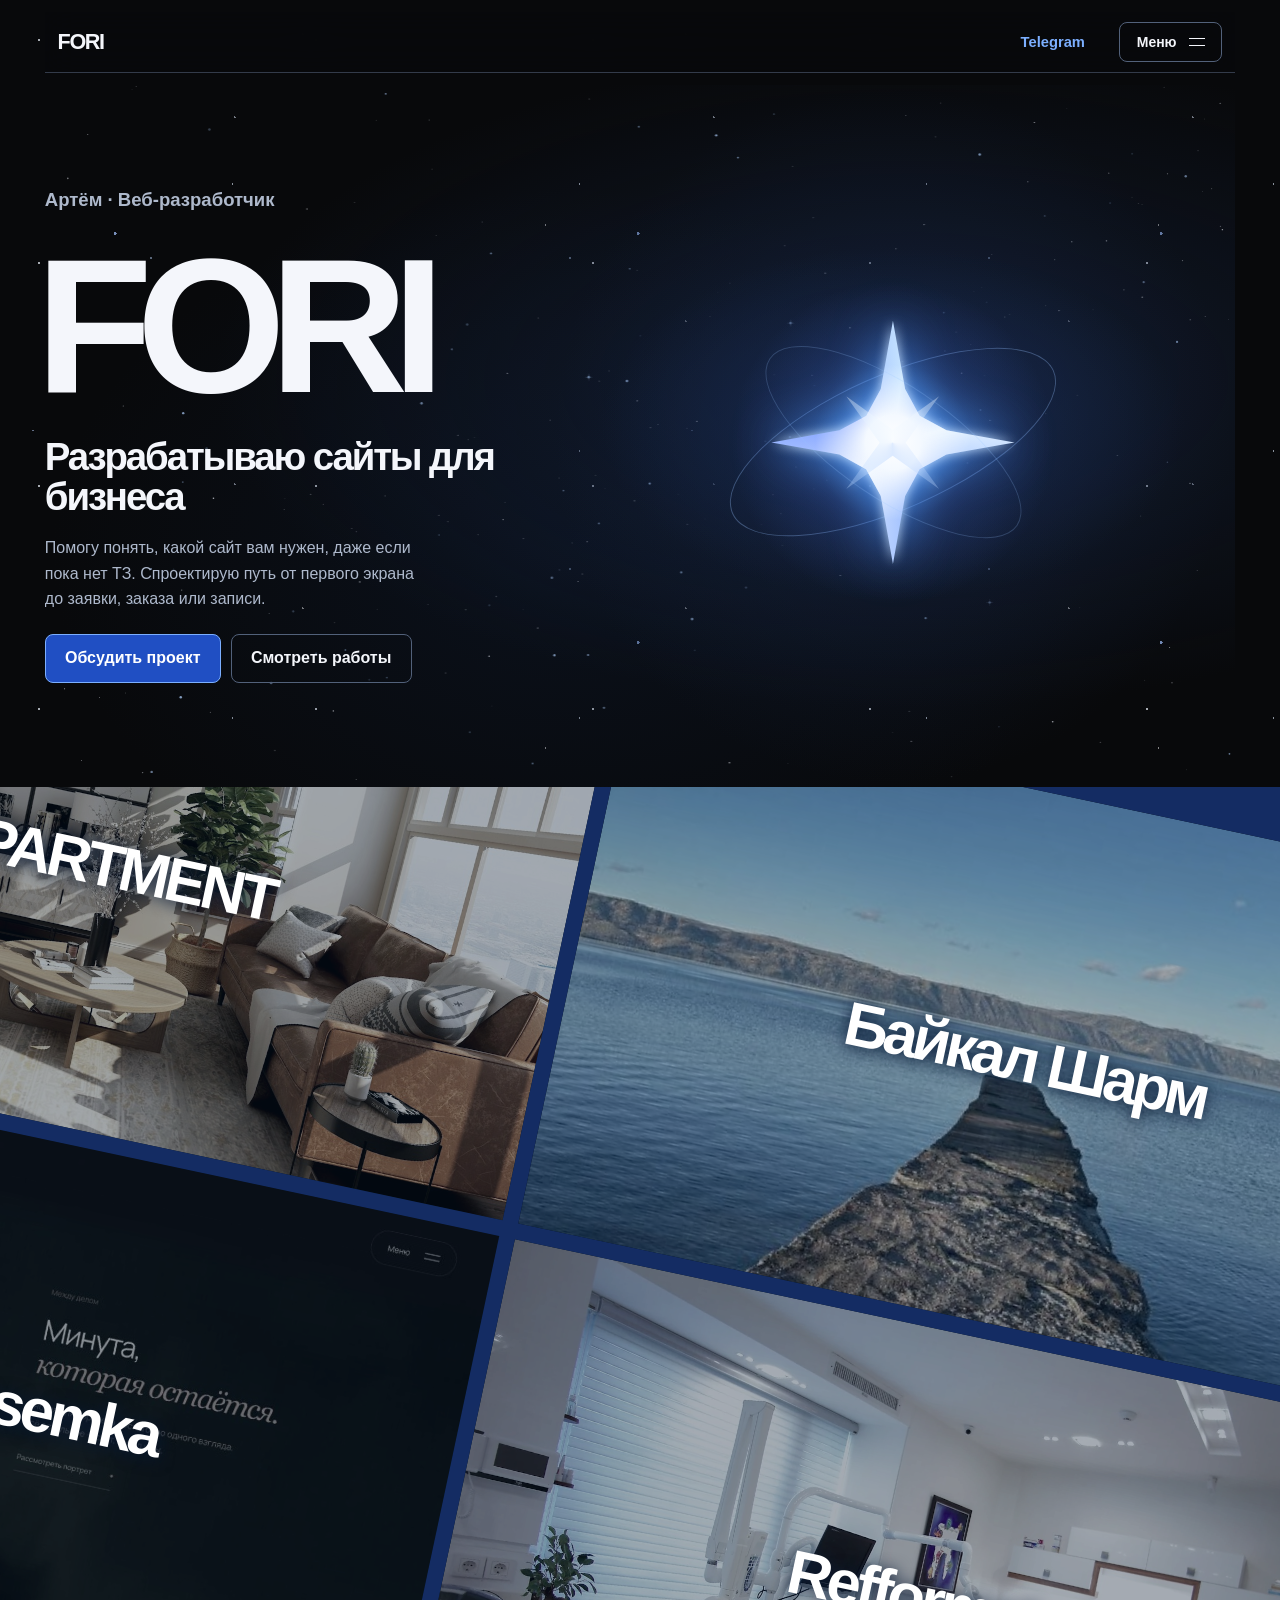
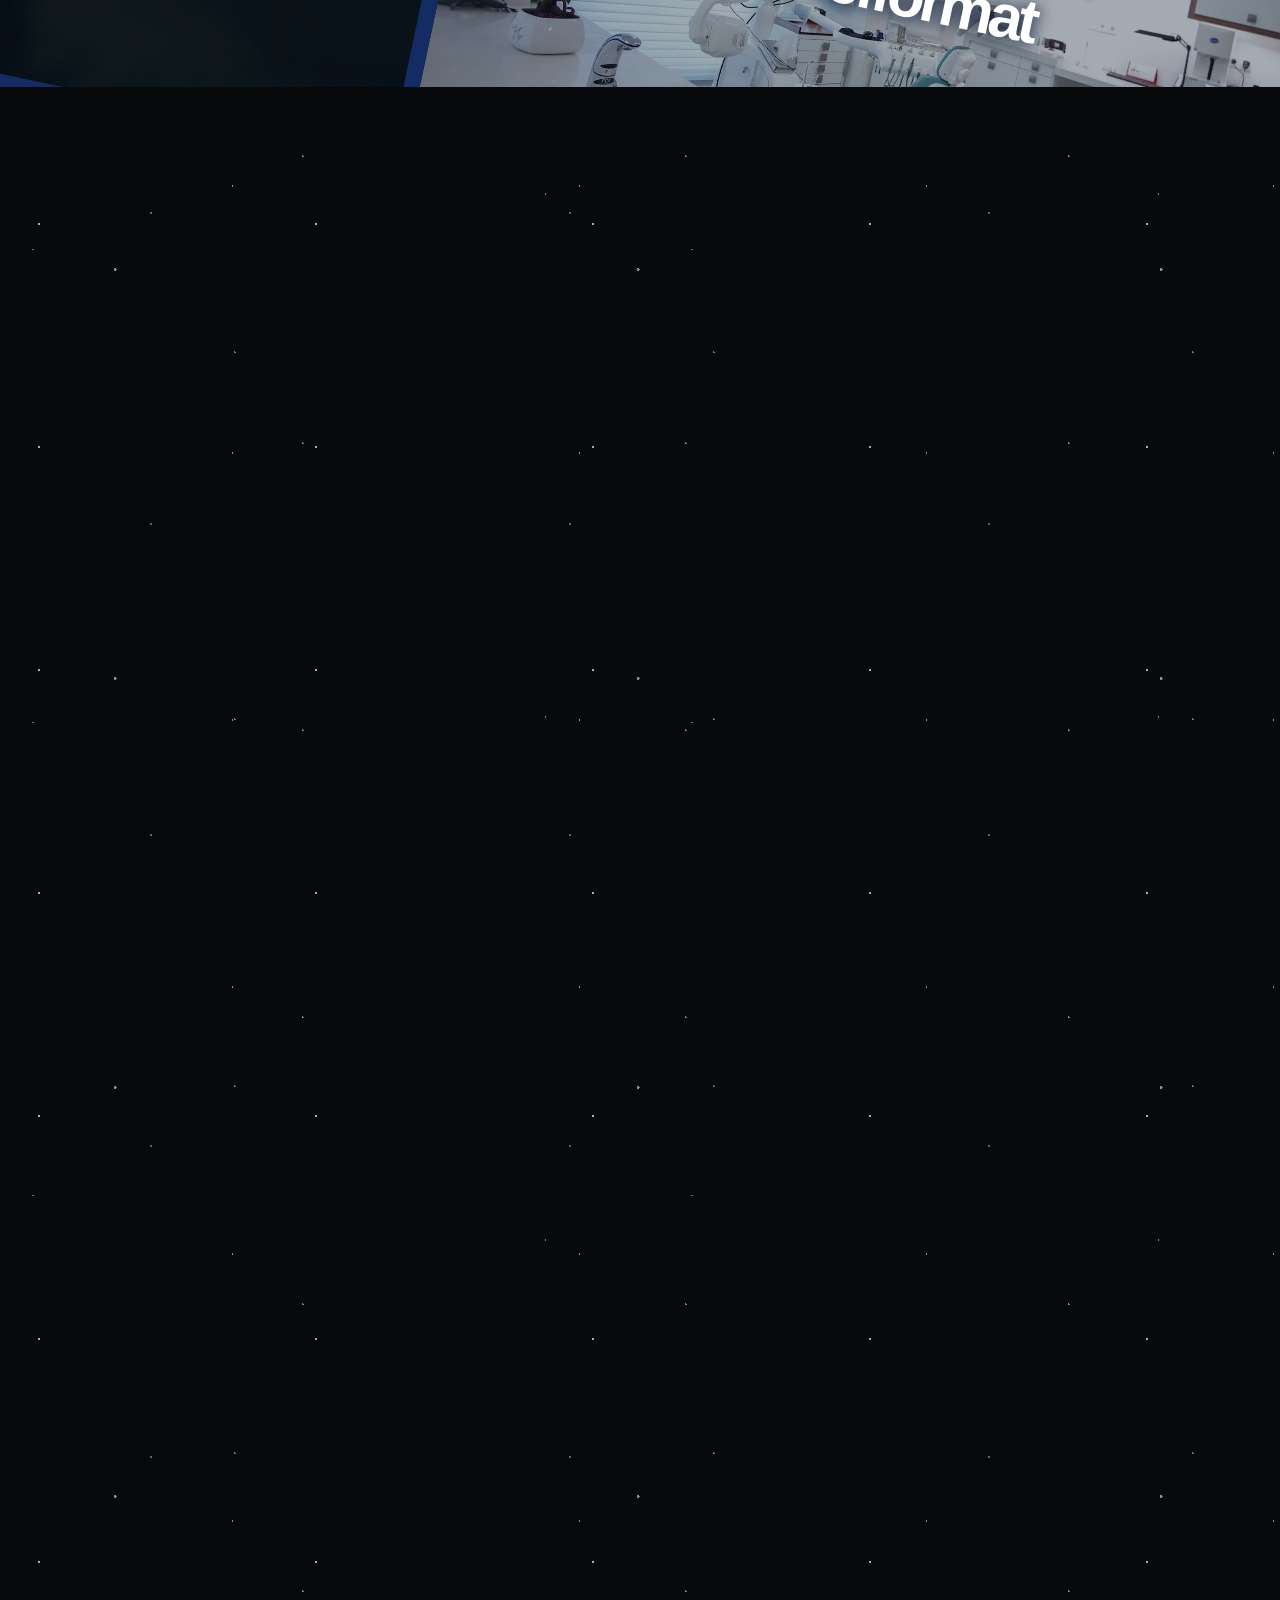
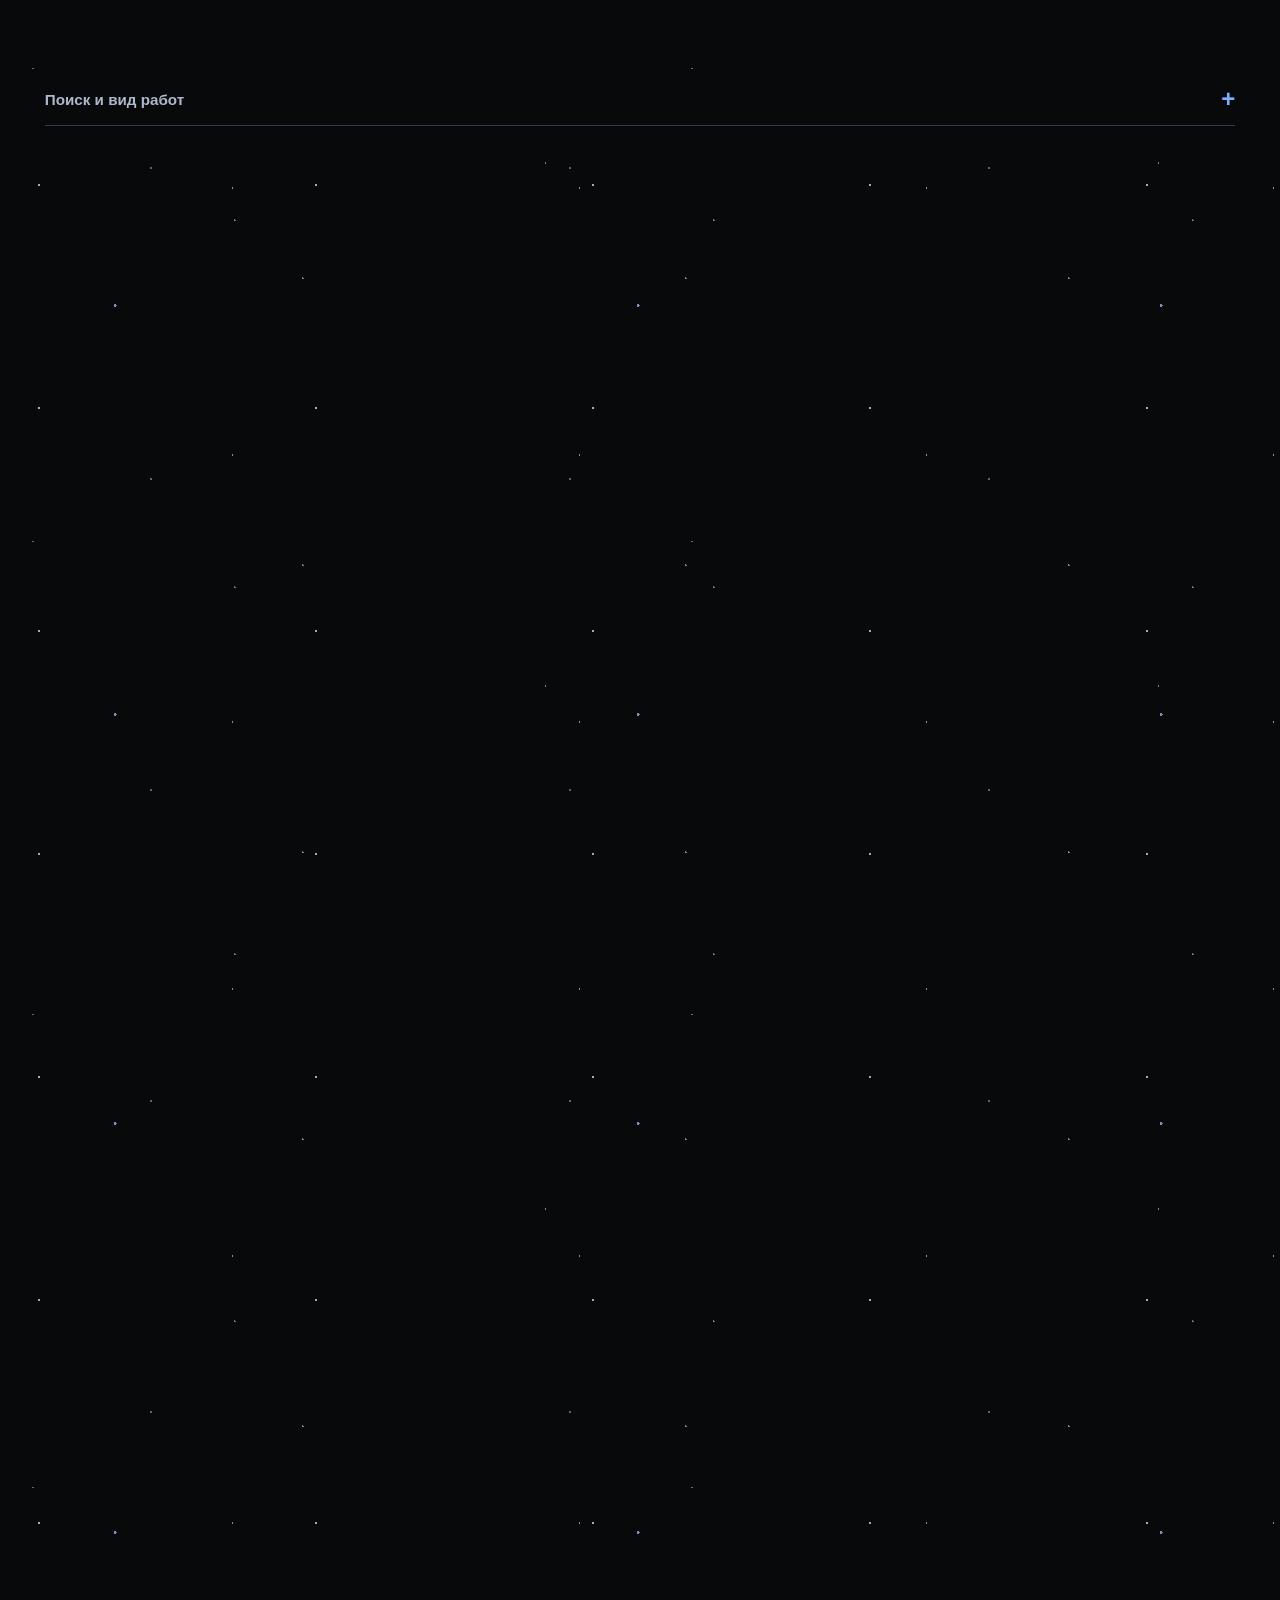
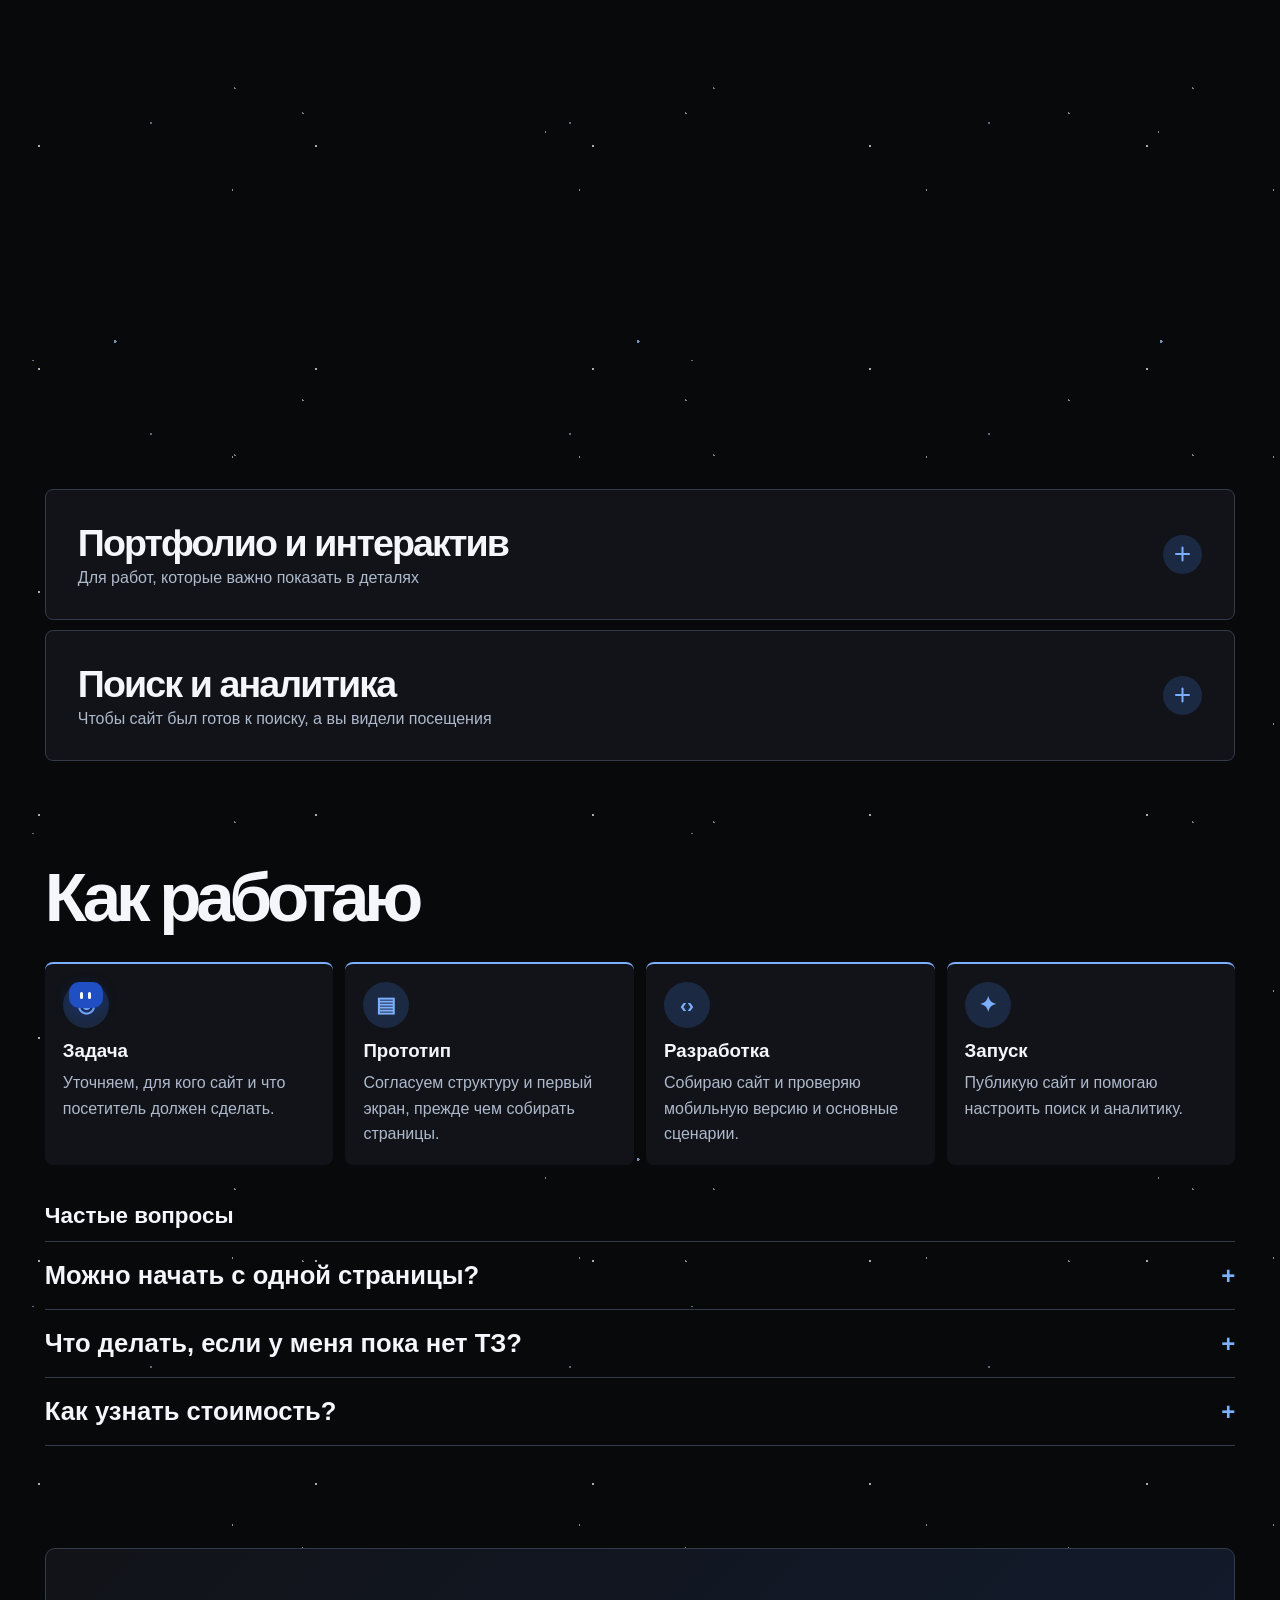
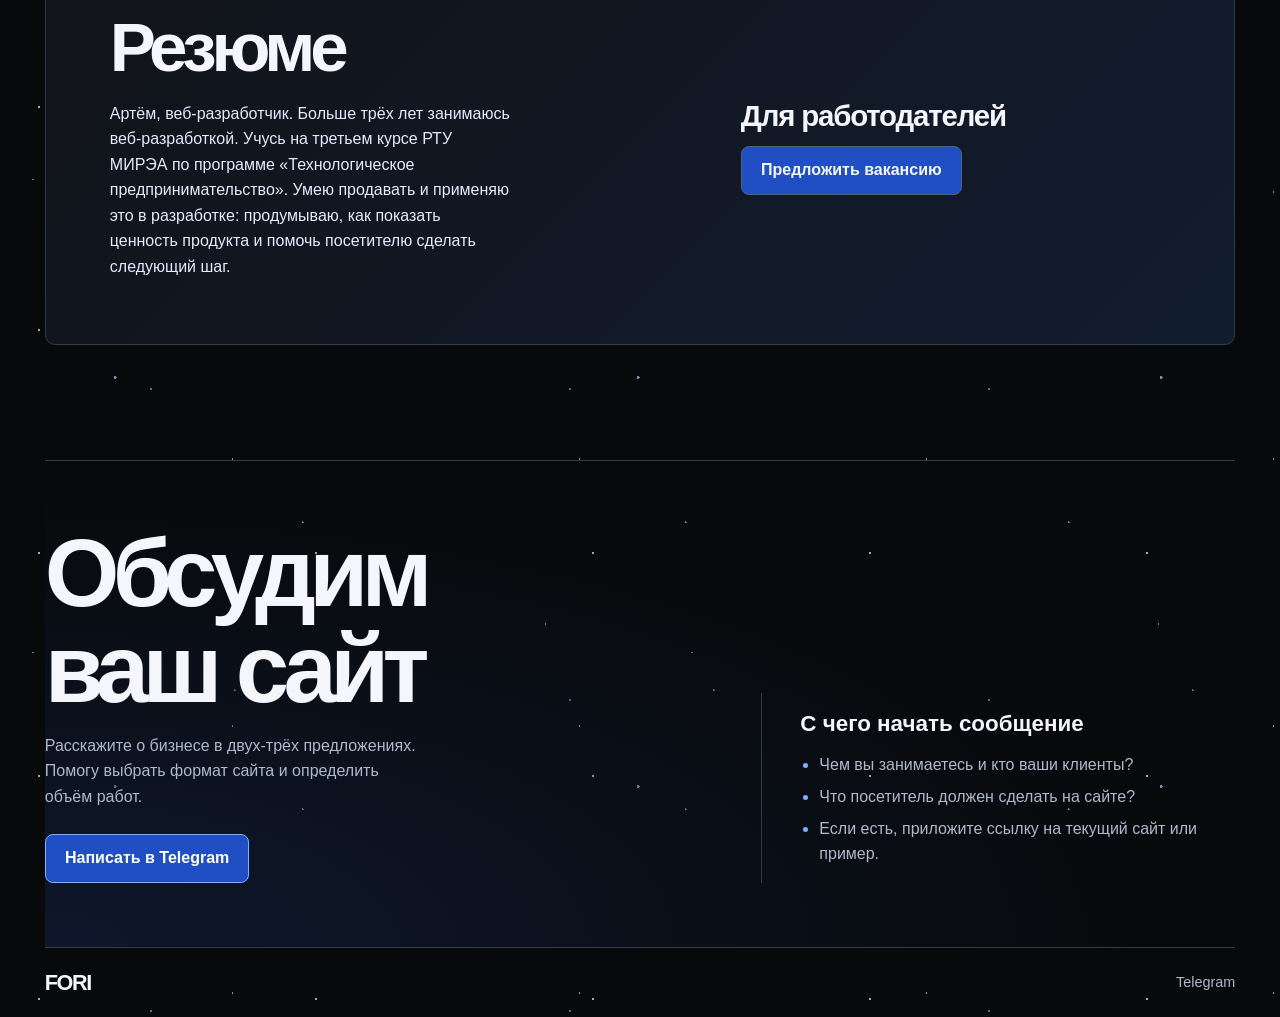
==== index.html @ f7c99847 "Publish FORI portfolio" ====
<!doctype html>
<html lang="ru">
<head>
  <meta charset="utf-8">
  <meta name="viewport" content="width=device-width, initial-scale=1">
  <meta name="description" content="Артём FORI — веб-разработчик. Создаю лендинги, сайты компаний и каталоги с онлайн-записью. Посмотрите живые примеры и обсудите проект в Telegram.">
  <meta name="theme-color" content="#08090b">
  <title>FORI — Артём, разработка сайтов для бизнеса</title>
  <link rel="stylesheet" href="style.css?v=star-drift">
  <script src="app.js?v=star-drift" defer></script>
</head>
<body id="top">
  <div class="site-intro" id="site-intro" hidden>
    <div class="intro-reel" aria-hidden="true"></div>
    <div class="intro-mark" aria-hidden="true">FORI</div>
    <div class="intro-controls">
      <button type="button" id="skip-intro">Пропустить интро</button>
      <button type="button" id="pause-intro">Пауза</button>
      <div class="intro-track" aria-hidden="true"><div></div></div>
    </div>
  </div>
  <header class="shell masthead">
    <a class="brand" href="#top">FORI</a>
    <div class="masthead-actions">
      <a class="header-contact" href="https://t.me/FORI_FLL">Telegram</a>
      <button class="portfolio-menu-toggle button outline small" type="button" aria-haspopup="dialog" aria-controls="portfolio-menu">Меню <span aria-hidden="true"></span></button>
    </div>
  </header>
  <dialog id="portfolio-menu" aria-label="Навигация">
    <div class="portfolio-shutters" aria-hidden="true"><i></i><i></i><i></i><i></i></div>
    <div class="portfolio-menu-top">
      <span class="brand">FORI</span>
      <form method="dialog"><button class="button outline" autofocus>Закрыть меню</button></form>
    </div>
    <nav id="site-nav" aria-label="Основная навигация">
      <a href="#work">Работы</a>
      <a href="#services">Услуги</a>
      <a href="#process">Как работаю</a>
      <a href="#about">Резюме</a>
    </nav>
    <a class="button portfolio-menu-contact" href="https://t.me/FORI_FLL">Написать в Telegram</a>
    <div class="portfolio-menu-orbit" aria-hidden="true"></div>
  </dialog>
  <main>
    <section class="shell hero" aria-labelledby="intro">
      <div class="hero-content">
        <p class="identity">Артём · Веб-разработчик</p>
        <h1 id="intro" aria-label="FORI"><span aria-hidden="true">F</span><span aria-hidden="true">O</span><span aria-hidden="true">R</span><span aria-hidden="true">I</span></h1>
        <p class="hero-line">Разрабатываю сайты для бизнеса</p>
        <p class="hero-help">Помогу понять, какой сайт вам нужен, даже если пока нет ТЗ. Спроектирую путь от первого экрана до заявки, заказа или записи.</p>
        <div class="actions">
          <a class="button" href="#contact">Обсудить проект</a>
          <a class="button outline" href="#work">Смотреть работы</a>
        </div>
      </div>
      <canvas class="hero-sky" aria-hidden="true"></canvas>
      <div class="hero-art">
        <div class="launch-stage" aria-hidden="true">
          <span class="star-wave"></span>
          <span class="star-glint"></span>
          <span class="launch-star">
            <span class="star-rays"></span>
            <span class="star-core"></span>
          </span>
        </div>
      </div>
    </section>
    <section class="portfolio-bridge" id="journey" aria-labelledby="bridge-title">
      <div class="bridge-stage">
        <div class="bridge-base"><div class="bridge-copy">
          <h2 id="bridge-title">Сайт с понятной задачей</h2>
          <p>Посетитель должен быстро понять, что вы предлагаете, и легко сделать следующий шаг. В одном проекте это выбор квартиры, в другом — запись на приём или знакомство с вашими работами.</p>
          <a class="button outline" href="#showcase">К проектам</a>
        </div></div>
        <div class="bridge-mask" aria-hidden="true">
          <div class="bridge-sheet">
            <div class="bridge-surface"><div class="bridge-tiles">
              <div class="bridge-tile"><img src="assets/apartment.jpg" alt=""><span>APARTMENT</span></div>
              <div class="bridge-tile"><img src="assets/baikal.jpg" alt=""><span>Байкал Шарм</span></div>
              <div class="bridge-tile"><img src="assets/semka.jpg" alt=""><span>semkasemka</span></div>
              <div class="bridge-tile"><img src="assets/refformat.webp" alt=""><span>Refformat</span></div>
            </div></div>
          </div>
        </div>
      </div>
    </section>
    <section class="shell work" id="work" aria-labelledby="work-heading">
      <div class="project-wall" id="showcase">
        <div class="wall-heading">
          <h2 id="work-heading">Работы</h2>
          <p>Откройте кейс, чтобы полистать сайт и посмотреть, что я реализовал.</p>
        </div>
        <div class="wall-cards"></div>
      </div>
      <div class="section-top catalog-top">
        <h3>Каталог проектов</h3>
        <div class="filters" role="group" aria-label="Фильтр проектов">
          <button type="button" data-filter="all" aria-pressed="true">Все</button>
          <button type="button" data-filter="promo" aria-pressed="false">Промосайты</button>
          <button type="button" data-filter="service" aria-pressed="false">Веб-сервисы</button>
        </div>
      </div>
      <details class="catalog-settings"><summary>Поиск и вид работ</summary><div class="catalog-tools" aria-label="Настройки каталога">
        <label><span>Поиск</span><input id="project-search" type="search" placeholder="Название или тип проекта"></label>
        <label><span>Сортировка</span><select id="project-sort"><option value="featured">Избранное</option><option value="title">По названию</option></select></label>
        <fieldset class="view-switch"><legend>Вид каталога</legend>
          <label><input type="radio" name="view" value="cards" checked>Витрина</label>
          <label><input type="radio" name="view" value="list">Список</label>
        </fieldset>
      </div>
      </details>
      <p class="sr-only results" role="status" id="filter-status">Найдено проектов: 4</p>
      <div class="list-header" hidden aria-hidden="true"><span>Проект</span><span>Тип работы</span><span>Кейс</span></div>
      <div class="work-gallery">
      <div class="gallery-selector" hidden>
        <p>Выберите проект и сравните, как он выглядит на компьютере и телефоне.</p>
        <div class="gallery-toolbar">
          <div id="gallery-projects" role="group" aria-label="Выбор проекта"></div>
          <div class="gallery-device" role="group" aria-label="Размер предпросмотра">
            <button type="button" data-device="desktop" aria-pressed="true">Компьютер</button>
            <button type="button" data-device="phone" aria-pressed="false">Телефон</button>
          </div>
        </div>
      </div>
      <div class="projects">
        <div class="gallery-screen" aria-hidden="true" hidden>
          <div class="screen-bar"><span id="screen-name"></span></div>
          <div class="screen-viewport"><iframe id="gallery-frame" title="Обложка сайта" tabindex="-1" inert sandbox="allow-scripts allow-same-origin"></iframe></div>
        </div>
        <article class="project" data-category="service">
          <button class="case-button" type="button" data-case="refformat" aria-label="Открыть сайт Refformat" aria-haspopup="dialog">
            <img src="assets/refformat.webp" alt="" width="960" height="600">
            <span class="project-info"><span><strong>Refformat</strong><span class="type">Демо стоматологии · Онлайн-запись</span></span><span class="open">Открыть сайт</span></span>
          </button>
        </article>
        <article class="project" data-category="service">
          <button class="case-button" type="button" data-case="apartment" aria-label="Открыть сайт APARTMENT" aria-haspopup="dialog">
            <img src="assets/apartment.jpg" alt="" width="960" height="600" loading="lazy">
            <span class="project-info"><span><strong>APARTMENT</strong><span class="type">Демо каталога · 3D</span></span><span class="open">Открыть сайт</span></span>
          </button>
        </article>
        <article class="project" data-category="promo">
          <button class="case-button" type="button" data-case="baikal" aria-label="Открыть сайт Байкал Шарм" aria-haspopup="dialog">
            <img src="assets/baikal.jpg" alt="" width="960" height="600" loading="lazy">
            <span class="project-info"><span><strong>Байкал Шарм</strong><span class="type">Туристический сайт</span></span><span class="open">Открыть сайт</span></span>
          </button>
        </article>
        <article class="project" data-category="promo">
          <button class="case-button" type="button" data-case="semka" aria-label="Открыть сайт semkasemka" aria-haspopup="dialog">
            <img src="assets/semka.jpg" alt="" width="960" height="600" loading="lazy">
            <span class="project-info"><span><strong>semkasemka</strong><span class="type">Портфолио фотографа</span></span><span class="open">Открыть сайт</span></span>
          </button>
        </article>
      </div>
      <div class="gallery-nav" role="group" aria-label="Листать проекты" hidden>
        <button class="button outline" id="gallery-prev" type="button">Предыдущий</button>
        <button class="button outline" id="gallery-next" type="button">Следующий</button>
      </div>
      <div class="gallery-details" hidden>
        <div class="gallery-copy" aria-live="polite">
          <p class="type" id="gallery-type"></p>
          <h3 id="gallery-title"></h3>
          <p id="gallery-description"></p>
          <ul class="service-tags" id="gallery-features" aria-label="Что есть в проекте"></ul>
        </div>
        <button class="button" id="gallery-open" type="button" aria-haspopup="dialog">Открыть сайт</button>
      </div>
      </div>
    </section>
    <section class="shell services" id="services" aria-labelledby="services-heading">
      <div class="services-heading">
        <h2 id="services-heading">Услуги</h2>
        <p>Выберите задачу, чтобы увидеть состав работ.</p>
      </div>
      <div class="service-catalog">
        <article class="service-item">
          <h3><button class="service-trigger" type="button" aria-expanded="false" aria-controls="service-panel-1">
            <span><strong>Лендинг</strong><small>Одна страница для продукта или услуги</small></span><span class="service-plus" aria-hidden="true"></span>
          </button></h3>
          <div id="service-panel-1" class="service-panel" inert><div><div class="service-body">
            <p>Соберу структуру, напишу тексты, оформлю предложение и добавлю форму заявки.</p>
            <ul class="service-tags"><li>Адаптивный дизайн</li><li>Форма заявки</li></ul>
            <a href="https://t.me/FORI_FLL" class="button outline small">Обсудить услугу</a>
          </div></div></div>
        </article>
        <article class="service-item">
          <h3><button class="service-trigger" type="button" aria-expanded="false" aria-controls="service-panel-2">
            <span><strong>Сайт компании</strong><small>Когда нужно показать услуги, команду и контакты</small></span><span class="service-plus" aria-hidden="true"></span>
          </button></h3>
          <div id="service-panel-2" class="service-panel" inert><div><div class="service-body">
            <p>Разработаю страницы под разные услуги, объединю их навигацией и помогу с доменом и размещением.</p>
            <ul class="service-tags"><li>Страницы услуг</li><li>Подключение домена</li></ul>
            <a href="https://t.me/FORI_FLL" class="button outline small">Обсудить услугу</a>
          </div></div></div>
        </article>
        <article class="service-item">
          <h3><button class="service-trigger" type="button" aria-expanded="false" aria-controls="service-panel-3">
            <span><strong>Каталог и онлайн-запись</strong><small>Для выбора товара, услуги или свободного времени</small></span><span class="service-plus" aria-hidden="true"></span>
          </button></h3>
          <div id="service-panel-3" class="service-panel" inert><div><div class="service-body">
            <p>Соберу каталог, карточки, поиск или фильтры. Если нужен сценарий записи, добавлю выбор специалиста и времени.</p>
            <ul class="service-tags"><li>Карточки и фильтры</li><li>Онлайн-запись</li></ul>
            <a href="https://t.me/FORI_FLL" class="button outline small">Обсудить услугу</a>
          </div></div></div>
        </article>
        <article class="service-item">
          <h3><button class="service-trigger" type="button" aria-expanded="false" aria-controls="service-panel-4">
            <span><strong>Портфолио и интерактив</strong><small>Для работ, которые важно показать в деталях</small></span><span class="service-plus" aria-hidden="true"></span>
          </button></h3>
          <div id="service-panel-4" class="service-panel" inert><div><div class="service-body">
            <p>Соберу подборку проектов, галерею и страницы кейсов. Добавлю анимацию или 3D, если они помогают показать работу.</p>
            <ul class="service-tags"><li>Галерея и кейсы</li><li>Анимация и 3D</li></ul>
            <a href="https://t.me/FORI_FLL" class="button outline small">Обсудить услугу</a>
          </div></div></div>
        </article>
        <article class="service-item">
          <h3><button class="service-trigger" type="button" aria-expanded="false" aria-controls="service-panel-5">
            <span><strong>Поиск и аналитика</strong><small>Чтобы сайт был готов к поиску, а вы видели посещения</small></span><span class="service-plus" aria-hidden="true"></span>
          </button></h3>
          <div id="service-panel-5" class="service-panel" inert><div><div class="service-body">
            <p>Добавлю сайт в Яндекс Вебмастер, подготовлю страницы к индексации и проверю их статус. Подключу Яндекс Метрику, настрою цели и покажу, где смотреть посещения, источники переходов и действия посетителей.</p>
            <ul class="service-tags"><li>Яндекс Вебмастер</li><li>Яндекс Метрика</li></ul>
            <a href="https://t.me/FORI_FLL" class="button outline small">Обсудить услугу</a>
          </div></div></div>
        </article>
      </div>
    </section>
    <section class="shell process" id="process" aria-labelledby="process-title">
      <h2 id="process-title">Как работаю</h2>
      <div class="process-track"><span class="process-mascot" aria-hidden="true"><i></i><i></i></span><ul class="steps">
        <li><span class="step-icon" aria-hidden="true">◎</span><h3>Задача</h3><p>Уточняем, для кого сайт и что посетитель должен сделать.</p></li>
        <li><span class="step-icon" aria-hidden="true">▤</span><h3>Прототип</h3><p>Согласуем структуру и первый экран, прежде чем собирать страницы.</p></li>
        <li><span class="step-icon" aria-hidden="true">‹›</span><h3>Разработка</h3><p>Собираю сайт и проверяю мобильную версию и основные сценарии.</p></li>
        <li><span class="step-icon" aria-hidden="true">✦</span><h3>Запуск</h3><p>Публикую сайт и помогаю настроить поиск и аналитику.</p></li>
      </ul></div>
      <h3 class="faq-title">Частые вопросы</h3>
      <div class="service-list">
        <details><summary>Можно начать с одной страницы?</summary><p>Да. Для одного предложения часто достаточно лендинга. Если нужен каталог или запись, обсудим их отдельно.</p></details>
        <details><summary>Что делать, если у меня пока нет ТЗ?</summary><p>Расскажите, чем занимается ваш бизнес и как клиенты сейчас к вам обращаются. Помогу определить задачу сайта, структуру и то, что стоит включить в первую версию.</p></details>
        <details><summary>Как узнать стоимость?</summary><p>Напишите в Telegram, что хотите запустить, и приложите примеры, если они есть. Стоимость и сроки обсудим, когда определим объём работы.</p></details>
      </div>
    </section>
    <section class="shell about" id="about">
      <div><h2>Резюме</h2><p>Артём, веб-разработчик. Больше трёх лет занимаюсь веб-разработкой. Учусь на третьем курсе РТУ МИРЭА по программе «Технологическое предпринимательство». Умею продавать и применяю это в разработке: продумываю, как показать ценность продукта и помочь посетителю сделать следующий шаг.</p></div>
      <div class="contact"><h3>Для работодателей</h3><a class="button outline" href="https://t.me/FORI_FLL" data-draft="Артём, здравствуйте! Хочу обсудить с вами вакансию веб-разработчика.">Предложить вакансию</a></div>
    </section>
    <section class="shell project-contact" id="contact" aria-labelledby="contact-title">
      <div>
        <h2 id="contact-title">Обсудим ваш сайт</h2>
        <p>Расскажите о бизнесе в двух-трёх предложениях. Помогу выбрать формат сайта и определить объём работ.</p>
        <a class="button" href="https://t.me/FORI_FLL" data-draft="Артём, здравствуйте! Хочу обсудить сайт. Мой бизнес: ">Написать в Telegram</a>
      </div>
      <div class="contact-brief">
        <h3>С чего начать сообщение</h3>
        <ul>
          <li>Чем вы занимаетесь и кто ваши клиенты?</li>
          <li>Что посетитель должен сделать на сайте?</li>
          <li>Если есть, приложите ссылку на текущий сайт или пример.</li>
        </ul>
      </div>
    </section>
  </main>
  <footer class="shell footer"><a class="brand" href="#top" aria-label="FORI, к началу страницы">FORI</a><a href="https://t.me/FORI_FLL">Telegram</a></footer>
  <dialog id="case-dialog" aria-label="Просмотр проекта">
    <div class="dialog-controls">
      <div class="dialog-bar"><div><strong id="case-name"></strong><span class="mono" id="case-type"></span></div><form method="dialog"><button class="button outline small">Закрыть кейс</button></form></div>
      <nav class="case-nav" aria-label="Навигация по кейсам">
        <button class="button outline small" id="previous-case" type="button">Предыдущий</button>
        <button class="button outline small" id="next-case" type="button">Следующий</button>
      </nav>
      <div class="case-tabs" role="group" aria-label="Просмотр проекта">
        <button type="button" id="case-demo" aria-pressed="false">Сайт</button>
        <button type="button" id="case-overview" aria-pressed="true">О кейсе</button>
      </div>
    </div>
    <div class="case-content">
    <iframe id="case-frame" title="Интерактивный предпросмотр проекта" sandbox="allow-scripts allow-same-origin" hidden></iframe>
    <img class="dialog-image" alt="" id="case-image">
    <div class="dialog-body"><h2 id="case-title" aria-live="polite"></h2><p id="case-description"></p><h3>Что реализовано</h3><ul id="case-features"></ul>
      <a id="case-contact" class="button" href="https://t.me/FORI_FLL">Обсудить похожий проект</a>
    </div>
    </div>
    <div class="case-burn" aria-hidden="true" hidden><div></div></div>
  </dialog>
</body>
</html>
---- style.css ----
:root {
  color-scheme: dark;
  --bg: #191a1c;
  --surface: #232323;
  --line: #393939;
  --text: #f4f4f1;
  --muted: #b9b9b6;
  --accent: #245bd6;
  font-family: Inter, -apple-system, BlinkMacSystemFont, "Segoe UI", sans-serif;
}
* { box-sizing: border-box; }
html { scroll-behavior: smooth; scroll-padding-top: 110px; }
body { margin: 0; background: var(--bg); color: var(--text); }
[hidden] { display: none !important; }
a { color: inherit; text-decoration: none; }
button { font: inherit; color: inherit; cursor: pointer; }
:focus-visible { outline: 2px solid var(--accent); outline-offset: 5px; }
p { margin: 0; line-height: 1.6; }
.shell { width: min(93%, 1440px); margin-inline: auto; }
.masthead { position: sticky; top: 12px; z-index: 4; display: grid; grid-template-columns: 1fr auto 1fr; align-items: center; padding: 10px 14px 10px 23px; margin-top: 12px; border: 1px solid var(--line); background: #141414f5; border-radius: 16px; backdrop-filter: blur(16px); }
.brand { justify-self: start; font-size: 2.15rem; font-weight: 850; letter-spacing: -.1em; line-height: 1; }
.brand span, h2 span { color: var(--accent); }
nav { display: flex; gap: clamp(14px, 3vw, 42px); }
nav a, .footer > a:last-child { color: var(--muted); font-size: .9rem; }
nav a:hover, .footer a:hover { color: var(--accent); }
.masthead > .button { justify-self: end; }
.button { display: inline-flex; align-items: center; justify-content: center; border: 1px solid var(--accent); min-height: 49px; border-radius: 8px; padding: .7em 1.2em; background: var(--accent-solid); color: #ffffff; font-weight: 750; transition: background .22s, color .22s, border-color .22s; }
.button:hover { background: #1d4bb5; }
.button.small { min-height: 40px; font-size: .875rem; }
.outline { background: transparent; color: var(--text); border-color: #6b6b6b; }
.outline:hover { background: var(--text); color: var(--bg); border-color: var(--text); }
.hero {
  display: grid;
  grid-template-columns: minmax(0, 1fr) minmax(0, .83fr);
  align-items: end;
  gap: clamp(24px, 5vw, 76px);
  min-height: min(610px, 82svh);
  margin-top: 12px;
  padding: clamp(24px, 4.6vw, 72px);
  border: 1px solid var(--line);
  border-radius: 20px;
  background: linear-gradient(145deg, #292929, #202020 72%);
}
.mono { font: .875rem ui-monospace, SFMono-Regular, Consolas, monospace; letter-spacing: .035em; }
.identity { margin-top: 34px; font-size: clamp(1.3rem, 2.4vw, 2.2rem); line-height: 1.15; letter-spacing: -.045em; font-weight: 680; }
h1, h2, h3 { margin: 0; }
h1 { font-size: clamp(8rem, 21vw, 21rem); font-weight: 800; letter-spacing: -.105em; line-height: .72; }
h1 span { color: var(--accent); }
.intro { color: var(--muted); max-width: 410px; margin-top: 14px; font-size: clamp(1rem, 1.5vw, 1.12rem); }
.actions { display: flex; flex-wrap: wrap; gap: 10px; margin-top: 24px; }
.hero-preview { width: 100%; padding: 0; text-align: left; align-self: center; display: grid; overflow: hidden; border: 1px solid #484848; border-radius: 13px; background: #141414; transition: border-color .22s; }
.hero-preview:hover { border-color: var(--accent); }
.hero-preview img { display: block; width: 100%; aspect-ratio: 1.23; height: auto; object-fit: cover; }
.hero-preview > span { display: flex; flex-wrap: wrap; justify-content: space-between; align-items: center; gap: 6px 12px; padding: 14px 16px; }
.hero-preview strong { font-size: 1rem; }
.hero-case-action { background: var(--accent-solid); color: #fff; border-radius: 6px; padding: 9px 12px; font-size: .875rem; font-weight: 700; }
.work, .services { padding-top: clamp(55px, 8vw, 115px); }
.section-top { display: flex; flex-wrap: wrap; align-items: end; justify-content: space-between; gap: 20px; margin-bottom: 25px; }
h2 { font-size: clamp(2.4rem, 5.4vw, 5.4rem); letter-spacing: -.075em; line-height: 1; }
.filters { display: flex; flex-wrap: wrap; gap: 7px; }
.filters button { min-height: 40px; background: transparent; border: 1px solid var(--line); border-radius: 25px; padding: 7px 14px; font-size: .875rem; }
.filters button:hover { border-color: var(--accent); }
.filters button[aria-pressed="true"] { color: #ffffff; background: var(--accent-solid); border-color: var(--accent); }
.projects { display: grid; grid-template-columns: 1.22fr 1fr; gap: 15px; }
.project { min-width: 0; }
.case-button { display: block; width: 100%; text-align: left; overflow: hidden; border: 1px solid var(--line); background: var(--surface); padding: 0; border-radius: 16px; transition: border-color .2s; }
.case-button:hover { border-color: var(--accent); }
.case-button img { width: 100%; height: clamp(180px, 28vw, 400px); object-fit: cover; display: block; }
.project-info { display: flex; gap: 14px; align-items: center; justify-content: space-between; padding: 16px 19px; }
.project-info strong { display: block; font-size: clamp(1.4rem, 3vw, 2.25rem); letter-spacing: -.045em; }
.type { display: block; margin-top: 4px; color: var(--muted); font-size: .875rem; }
.open { color: #a4c5ff; font-size: .875rem; flex: none; }
.services { display: grid; grid-template-columns: minmax(0, .9fr) minmax(0, 1.1fr); gap: 28px; }
.service-list { border-top: 1px solid var(--line); }
details { border-bottom: 1px solid var(--line); }
summary { cursor: pointer; list-style: none; display: flex; justify-content: space-between; gap: 12px; align-items: center; padding: 19px 0; font-size: clamp(1.1rem, 2.1vw, 1.6rem); font-weight: 650; }
summary::-webkit-details-marker { display: none; }
summary::after { content: '+'; color: #a4c5ff; font-size: 1.5rem; }
details[open] summary::after { content: '−'; }
details p { padding: 0 32px 20px 0; color: var(--muted); max-width: 580px; }
.about { margin-top: clamp(55px, 8vw, 115px); display: grid; grid-template-columns: 1.4fr 1fr; gap: 30px; padding: clamp(24px, 5vw, 64px); background: #222222; border: 1px solid var(--line); border-radius: 20px; }
.about p { max-width: 400px; margin-top: 18px; color: var(--muted); }
.contact { display: flex; flex-direction: column; align-items: flex-start; justify-content: center; gap: 13px; }
.contact h3 { font-size: clamp(1.3rem, 2.3vw, 2rem); letter-spacing: -.04em; }
.contact .mono { color: var(--muted); }
.footer { display: flex; justify-content: space-between; align-items: center; padding-block: 24px; }
dialog { width: min(780px, 92vw); max-height: 88dvh; padding: 0; border: 1px solid #575757; border-radius: 17px; background: var(--surface); color: var(--text); }
dialog::backdrop { background: #0a0a0acc; backdrop-filter: blur(6px); }
body:has(dialog[open]) { overflow: hidden; }
.dialog-bar { position: sticky; top: 0; display: flex; justify-content: space-between; gap: 10px; align-items: center; z-index: 1; background: var(--surface); padding: 12px 16px; }
.dialog-bar .mono { color: var(--muted); }
.dialog-image { display: block; width: 100%; aspect-ratio: 2.1; object-fit: cover; }
.dialog-body { padding: clamp(18px, 4vw, 42px); }
.dialog-body p { margin-block: 16px 22px; color: var(--muted); }
.dialog-body li { margin-block: 8px; }
.sr-only { position: absolute; clip-path: inset(50%); overflow: hidden; width: 1px; height: 1px; white-space: nowrap; }
@media (max-width: 720px) {
  .masthead { grid-template-columns: 1fr auto; row-gap: 12px; padding: 10px 12px; }
  .masthead nav { grid-row: 2; grid-column: 1 / -1; padding: 6px 1px 2px; justify-content: space-between; border-top: 1px solid var(--line); }
  .hero { grid-template-columns: 1fr; min-height: 0; padding-top: 42px; gap: 27px; }
  h1 { font-size: clamp(6rem, 27vw, 11rem); }
  .identity { margin-top: 24px; }
  .hero-preview img { aspect-ratio: 1.75; }
  .projects, .services, .about { grid-template-columns: 1fr; }
  .case-button img { height: auto; aspect-ratio: 1.65; }
  .project-info { padding: 12px; flex-wrap: wrap; column-gap: 8px; }
  .open { white-space: normal; }
}
@media (prefers-reduced-motion: reduce) {
  *, *::before, *::after { scroll-behavior: auto !important; transition: none !important; animation: none !important; }
}
.catalog-tools { display: flex; flex-wrap: wrap; align-items: end; gap: 14px; padding: 15px; background: var(--surface); border: 1px solid var(--line); border-radius: 12px; }
.catalog-tools > label { display: grid; gap: 6px; color: var(--muted); font-size: .875rem; }
.catalog-tools > label:first-child { flex: 1 1 230px; }
.catalog-tools input[type="search"], .catalog-tools select { width: 100%; min-height: 42px; border: 1px solid #595959; border-radius: 7px; background: #181818; color: var(--text); font: inherit; padding: 8px 12px; }
.view-switch { display: flex; flex-wrap: wrap; align-items: center; gap: 8px 13px; margin: 0; min-width: 0; padding: 5px 10px 8px; border: 1px solid #595959; border-radius: 7px; }
.view-switch legend, .view-switch label, .results { font-size: .875rem; color: var(--muted); }
.view-switch input { accent-color: var(--accent); }
.results { margin: 10px 0 14px; }
.list-header, .list-view .project-info { display: grid; grid-template-columns: minmax(0, 1.1fr) minmax(0, 1fr) auto; gap: 12px; align-items: center; }
.list-header { color: var(--muted); padding: 10px 16px; font-size: .875rem; }
.list-view { grid-template-columns: 1fr; gap: 6px; }
.list-view .case-button img { display: none; }
.list-view .project-info > span:first-child { display: contents; }
.list-view .project-info strong { font-size: 1.2rem; letter-spacing: -.02em; overflow-wrap: anywhere; }
.list-view .type { margin: 0; }
.process { padding-top: clamp(55px, 8vw, 115px); }
.steps { list-style: none; display: grid; grid-template-columns: repeat(4, minmax(0, 1fr)); gap: 12px; margin: 26px 0 38px; padding: 0; }
.steps li { padding: 18px; border-top: 2px solid var(--accent); background: var(--surface); border-radius: 0 0 10px 10px; }
.steps p { color: var(--muted); margin-top: 8px; }
.faq-title { margin-bottom: 12px; font-size: 1.4rem; }
.case-nav { display: flex; justify-content: space-between; flex-wrap: wrap; margin-top: 25px; gap: 10px; }
.case-nav button:disabled { opacity: .45; cursor: default; pointer-events: none; }
@media (max-width: 720px) {
  .steps { grid-template-columns: repeat(2, minmax(0, 1fr)); }
  .list-header, .list-view .project-info { grid-template-columns: minmax(0, 1fr) auto; }
  .list-header span:nth-child(2) { display: none; }
  .list-view .type { grid-column: 1; grid-row: 2; }
  .list-view .open { grid-column: 2; grid-row: 1 / 3; }
}
.hero { grid-template-columns: minmax(0, 1fr) minmax(0, .72fr); align-items: start; row-gap: 26px; }
.hero h1 { grid-column: 1 / -1; font-size: clamp(7rem, 29vw, 25rem); line-height: .72; letter-spacing: -.075em; margin: 0 0 .07em -.045em; }
.hero .identity { margin-top: 0; font-size: clamp(1.5rem, 3.4vw, 3rem); }
.hero-preview { align-self: start; }
.hero-preview img { aspect-ratio: 2.35; }
#case-dialog {
  position: fixed;
  inset: 0;
  width: 100%;
  height: 100dvh;
  max-width: none;
  max-height: none;
  margin: 0;
  border: 0;
  border-radius: 0;
  overflow-x: clip;
  overscroll-behavior: contain;
}
.dialog-controls { position: sticky; top: 0; z-index: 2; background: var(--surface); border-bottom: 1px solid var(--line); }
.dialog-bar, .case-nav, .case-tabs { padding-inline: max(16px, calc((100% - 1240px) / 2)); }
.dialog-bar .mono { display: block; margin-top: 4px; }
.dialog-body { max-width: 1240px; margin-inline: auto; }
.case-content { min-height: 0; }
.case-burn {
  position: fixed;
  z-index: 5;
  inset: 0;
  pointer-events: none;
  filter: drop-shadow(-5px 0 6px #266cff) drop-shadow(-11px 0 26px #266cffa0);
}
.case-burn.reverse { scale: -1 1; }
.case-burn > div {
  position: absolute;
  inset: 0 -10vw;
  background: #111215;
  --edge: 0 0, 1.8% 4%, 1.3% 9%, 3.3% 15%, 2.5% 20%, 5% 27%, 4.5% 31%, 6% 37%, 4.8% 42%, 5.6% 47%, 3.9% 54%, 4.4% 58%, 2.9% 64%, 4.1% 70%, 2.7% 75%, 3.2% 81%, 1.3% 88%, 1.8% 93%, 0 100%;
  clip-path: polygon(var(--edge), 100% 100%, 100% 0);
}
.case-burn > div::after {
  content: '';
  position: absolute;
  inset: 0 0 0 4px;
  background: #111215;
  clip-path: inherit;
}
.case-burn > div::before {
  content: '';
  position: absolute;
  inset: 0;
  background: linear-gradient(180deg, #b7d5ff, #f7fbff 35%, #72aaff 65%, #f7fbff 83%, #8cb8ff);
}
.menu-toggle { display: none; }
@media (max-width: 720px) {
  html { scroll-padding-top: 92px; }
  .masthead.has-menu { grid-template-columns: 1fr auto auto; gap: 8px; }
  .masthead.has-menu .menu-toggle { display: inline-flex; }
  .masthead.has-menu > .button { min-height: 44px; }
  .masthead.has-menu nav {
    display: none;
    position: absolute;
    inset: calc(100% + 6px) 0 auto;
    padding: 8px;
    border: 1px solid var(--line);
    border-radius: 12px;
    background: #191a1c;
    box-shadow: 0 12px 35px #0008;
  }
  .masthead.has-menu.menu-open nav { display: grid; gap: 2px; }
  .masthead nav a { display: flex; align-items: center; min-height: 44px; padding: 8px 12px; }
  .masthead nav a[aria-current] { background: #252c3e; border-radius: 6px; }
  .case-nav button { min-height: 44px; }
}

.dialog-image { max-height: 52dvh; }
.case-tabs { display: flex; flex-wrap: wrap; gap: 8px; padding: 8px 16px 13px; }
.case-tabs button { background: #181818; border: 1px solid var(--line); border-radius: 8px; padding: 9px 13px; }
.case-tabs button[aria-pressed="true"] { background: var(--accent-solid); border-color: var(--accent); color: #fff; }
#case-frame { display: block; width: 100%; height: 68dvh; border: 0; background: #151515; }
.case-nav { padding: 12px 16px; margin: 0; border-top: 1px solid var(--line); }
@media (max-width: 720px) {
  .hero { grid-template-columns: 1fr; }
  .hero h1 { font-size: clamp(4.9rem, 31vw, 14rem); }
  .hero-preview img { aspect-ratio: 1.85; }
}
.masthead nav a[aria-current] { color: #a4c5ff; text-decoration: underline; text-underline-offset: 7px; text-decoration-thickness: 2px; }
.resume-link { color: #a4c5ff; text-decoration: underline; text-underline-offset: 4px; }
@media (prefers-reduced-motion: no-preference) {
  .reveal { opacity: 0; transform: translateY(26px); transition: opacity .68s ease, transform .74s cubic-bezier(.2,.65,.25,1); }
  .reveal.revealed, .reveal:focus-within { opacity: 1; transform: none; }
  .project:nth-child(even), .steps li:nth-child(even) { transition-delay: .09s; }
}

/* Portfolio cover */
.brand { font-size: 1.35rem; letter-spacing: -.065em; }
.hero {
  grid-template-columns: minmax(0, .94fr) minmax(0, 1.06fr);
  align-items: stretch;
  min-height: min(730px, calc(100svh - 100px));
  gap: 0;
  padding: 0;
  overflow: hidden;
  background: #242527;
}
.hero-content {
  display: flex;
  flex-direction: column;
  justify-content: center;
  align-items: flex-start;
  padding: clamp(28px, 4vw, 68px);
}
.hero .identity {
  color: #ced0d6;
  font-size: clamp(.875rem, 1.45vw, 1.2rem);
  font-weight: 550;
  letter-spacing: 0;
}
.hero h1 {
  font-size: clamp(5.5rem, 16vw, 16rem);
  line-height: .78;
  margin: .21em 0 .19em -.048em;
  letter-spacing: -.085em;
}
.hero-line {
  font-size: clamp(1.45rem, 3vw, 3.1rem);
  line-height: 1.04;
  letter-spacing: -.055em;
  font-weight: 690;
}
.hero .actions { margin-top: clamp(22px, 3vw, 40px); }
.hero-preview {
  position: relative;
  align-self: stretch;
  min-height: 340px;
  border: 0;
  border-left: 1px solid var(--line);
  border-radius: 0;
  isolation: isolate;
  background: #181818;
}
.hero-preview img { position: absolute; inset: 0; height: 100%; aspect-ratio: auto; transition: transform .7s ease; }
.hero-preview:hover img { transform: scale(1.035); }
.hero-preview > .hero-preview-caption {
  position: absolute;
  inset: auto 0 0;
  padding: 72px clamp(16px, 3vw, 40px) 23px;
  background: linear-gradient(transparent, #0e0f12f5);
}
.hero-preview strong { font-size: clamp(1.2rem, 2.3vw, 2.2rem); letter-spacing: -.045em; }
.hero-preview .type { color: #e0e0e0; }
.hero-case-action { background: #fff; color: #17181a; }
.hero-preview:focus-visible { outline-offset: -5px; }
.section-top { border-bottom: 1px solid var(--line); padding-bottom: 20px; }
.case-button img { transition: filter .35s ease; }
.case-button:hover img { filter: brightness(1.1); }

/* Each preview fills the space below the case controls and scrolls on its own. */
#case-dialog[open] { display: flex; flex-direction: column; }
.dialog-controls { display: grid; grid-template-columns: minmax(0, 1fr) auto auto; align-items: center; gap: 8px 16px; padding: 10px max(16px, calc((100vw - 1440px) / 2)); }
.dialog-bar { display: contents; }
.dialog-bar > div { grid-column: 1; grid-row: 1; min-width: 0; }
.dialog-bar form { grid-column: 3; grid-row: 1; }
.case-nav { grid-column: 2; grid-row: 1; justify-content: flex-start; padding: 0; border: 0; }
.case-tabs { grid-column: 1 / -1; grid-row: 2; padding: 0; }
.case-content { flex: 1 1 auto; overflow: auto; overscroll-behavior: contain; }
#case-frame { height: 100%; }
.case-nav button, .case-tabs button { min-height: 40px; }
@media (max-width: 720px) {
  .hero { grid-template-columns: minmax(0, 1fr); min-height: 0; }
  .hero-content { padding: 30px 21px; }
  .hero h1 { font-size: clamp(5rem, 29vw, 11.5rem); }
  .hero-preview { min-height: clamp(225px, 58vw, 375px); border-left: 0; border-top: 1px solid var(--line); }
  .dialog-controls { grid-template-columns: minmax(0, 1fr) auto; padding: 8px 10px; gap: 7px 8px; }
  .dialog-bar form { grid-column: 2; }
  .case-nav { grid-column: 2; grid-row: 2; justify-content: end; gap: 5px; }
  .case-tabs { grid-column: 1; gap: 4px; }
  .case-tabs button, .case-nav button { padding-inline: 6px; font-size: .875rem; }
  .dialog-bar .mono { font-size: .78rem; }
}
@media (max-width: 350px) {
  .case-tabs, .case-nav { grid-column: 1 / -1; }
  .case-nav { grid-row: 3; }
}

/* Cover and project stack */
.hero {
  position: relative;
  grid-template-columns: minmax(0, .85fr) minmax(0, 1.15fr);
  isolation: isolate;
  background: radial-gradient(ellipse at 76% 45%, #18356a 0, #20283a 32%, #1e1f23 66%);
}
.hero-content { position: relative; z-index: 1; padding-right: 0; }
.hero h1 { font-size: clamp(5rem, 13vw, 13rem); }
.hero-art {
  position: relative;
  display: grid;
  align-content: center;
  min-width: 0;
  padding: clamp(62px, 7vw, 112px) clamp(4px, 2vw, 32px) clamp(42px, 6vw, 88px);
}
.catalog-settings { margin-bottom: 18px; }
.catalog-settings summary { font-size: .95rem; padding: 12px 0; color: var(--muted); }
.catalog-settings .catalog-tools { margin-bottom: 12px; }
.section-top { margin-bottom: 0; }
.work-gallery.has-stack {
  display: grid;
  grid-template-columns: minmax(0, 1.5fr) minmax(0, 1fr);
  align-items: center;
  gap: clamp(24px, 7vw, 106px);
  padding: clamp(24px, 5vw, 76px);
  border: 1px solid var(--line);
  border-radius: 20px;
  background: radial-gradient(ellipse at 11% 20%, #25344b, #21242b 65%);
}
.has-stack .projects { display: grid; position: relative; isolation: isolate; grid-template-columns: 1fr; margin: 14px 30px 34px 0; }
.has-stack .project { grid-area: 1 / 1; z-index: calc(4 - var(--position)); transform: translate(calc(var(--position) * 9px), calc(var(--position) * 9px)) rotate(calc(var(--position) * 2deg)); transition: transform .48s cubic-bezier(.2,.7,.25,1); }
.has-stack .project:not([data-current]) { pointer-events: none; }
.has-stack .case-button { border-color: #667080; box-shadow: 0 15px 36px #0b0f19a0; border-radius: 10px; }
.has-stack .case-button img { height: auto; aspect-ratio: 1.38; }
.has-stack .project-info { display: none; }
.has-stack .case-button { min-height: 44px; }
.gallery-copy h3 { font-size: clamp(2rem, 4vw, 4.5rem); letter-spacing: -.07em; line-height: 1; overflow-wrap: anywhere; margin-block: 11px 16px; }
.gallery-copy p { color: var(--muted); }
#gallery-open { margin-top: 25px; }
.gallery-nav { display: flex; flex-wrap: wrap; gap: 8px; margin-top: 15px; }
.gallery-nav button:disabled { opacity: .55; cursor: default; }
.about { background: radial-gradient(ellipse at 84% 70%, #203665, #24262e 68%); }
@media (max-width: 820px) {
  .hero { min-height: 0; }
}
@media (max-width: 720px) {
  .hero { grid-template-columns: minmax(0, 1fr); }
  .hero-content { padding: 30px 21px 4px; }
  .hero h1 { font-size: clamp(5rem, 25vw, 10rem); }
  .work-gallery.has-stack { grid-template-columns: 1fr; gap: 5px; }
  .has-stack .projects { margin-top: 0; }
}
.has-stack .projects { touch-action: pan-y; }

/* White portfolio surfaces with a single cobalt accent. */
/* Night palette and static star field */
:root {
  --bg: #08090b;
  --surface: #111318;
  --surface-raised: #181d27;
  --line: #333b4a;
  --text: #f4f6fb;
  --muted: #aeb9cc;
  --accent: #7cafff;
  --accent-solid: #204fc3;
  --stars:
    radial-gradient(1px 1px at 14% 18%, #f0f5ffb0 99%, transparent),
    radial-gradient(1px 1px at 67% 69%, #e2edff99 99%, transparent),
    radial-gradient(1px 1px at 36% 83%, #bdd7ff73 99%, transparent),
    radial-gradient(1px 1px at 79% 12%, #ffffff80 99%, transparent),
    radial-gradient(1.5px 1.5px at 22% 57%, #a3c2ffb8 99%, transparent),
    radial-gradient(1px 1px at 89% 43%, #ffffff80 99%, transparent),
    radial-gradient(1px 1px at 49% 32%, #e2edff80 99%, transparent),
    radial-gradient(1px 1px at 5% 91%, #bbd2ff80 99%, transparent);
  --stars-size: 277px 223px, 347px 267px, 419px 311px, 383px 287px, 523px 409px, 613px 523px, 479px 367px, 659px 473px;
}
body {
  background-image: var(--stars);
  background-size: var(--stars-size);
}
.masthead { background: #08090be8; }
.masthead::after {
  content: ''; position: absolute; bottom: 0; left: 15px; right: 15px; height: 2px; border-radius: 2px;
  background: var(--accent); transform: scaleX(var(--reading-progress, 0)); transform-origin: left;
  pointer-events: none;
}
.masthead nav a[aria-current] { color: var(--accent); }
.outline { border-color: #52617a; }
.outline:hover { color: white; background: var(--accent-solid); border-color: var(--accent); }
.hero {
  min-height: clamp(460px, 78svh, 870px);
  background: transparent;
}
.hero-content { padding-left: clamp(24px, 5vw, 86px); }
.hero h1 { color: var(--text); font-size: clamp(5.5rem, 15vw, 16rem); }
.hero .identity { color: var(--muted); }
.hero-art { background: transparent; }
.section-top h2 { color: var(--accent); }
.work-gallery.has-stack {
  grid-template-columns: minmax(0, 1.65fr) minmax(0, .85fr);
  background: var(--surface);
  gap: clamp(22px, 6vw, 100px);
}
.has-stack .case-button { border-color: #45546f; box-shadow: none; background: #1a263b; }
.has-stack .case-button img { visibility: hidden; }
.has-stack .project[data-current] { z-index: 6; }
.has-stack .project[data-current] .case-button { background: transparent; border-color: transparent; }
.has-stack .project[data-current] .case-button:focus-visible { outline-offset: 6px; }
.has-stack .project:nth-of-type(even):not([data-current]) .case-button { background: #22314c; }
.gallery-screen {
  display: grid; grid-area: 1 / 1; z-index: 5;
  min-width: 0; grid-template-rows: 33px minmax(0, 1fr); overflow: hidden;
  border: 1px solid var(--line); border-radius: 11px;
  background: var(--surface); box-shadow: 0 18px 36px #0008; pointer-events: none;
}
.screen-bar { display: grid; place-items: center; background: var(--surface-raised); color: var(--text); border-bottom: 1px solid var(--line); font-size: .78rem; font-weight: 700; }
.screen-viewport { position: relative; overflow: hidden; background: var(--surface); }
#gallery-frame { position: absolute; inset: 0; width: 1120px; height: 770px; border: 0; transform: scale(var(--frame-scale, 0)); transform-origin: top left; }
.catalog-tools input[type="search"], .catalog-tools select, .case-tabs button { background: var(--surface-raised); border-color: var(--line); color: var(--text); }
.view-switch { border-color: var(--line); }
.case-tabs button[aria-pressed="true"] { color: white; }
summary::after, .open { color: var(--accent); }
.about { background: linear-gradient(135deg, #111318, #121c30); border-color: var(--line); }
.about p, .contact .mono { color: #e3ecff; }
.about .button { background: var(--accent-solid); }
.portfolio-bridge { position: relative; height: 86svh; margin-block: 28px 0; }
.bridge-stage { position: sticky; top: 0; display: grid; overflow: hidden; height: min(78svh, 760px); isolation: isolate; background: var(--bg); }
.bridge-base, .bridge-mask { position: absolute; inset: 0; }
.bridge-base { display: grid; place-items: center; background-image: var(--stars), radial-gradient(ellipse at center, #111c34, var(--bg) 76%); background-size: var(--stars-size), 100% 100%; }
.bridge-base span { color: #184bd8; font-size: clamp(4rem, 19vw, 18rem); font-weight: 850; letter-spacing: -.095em; }
.bridge-mask {
  transform: translateX(calc(138% * var(--burn-progress, 0) - 15%));
  filter: drop-shadow(-4px 0 5px #95d5ff) drop-shadow(-12px 0 23px #1360ff);
}
.bridge-sheet {
  position: absolute; inset: 0 -30vw 0 -36vw;
  overflow: hidden; background: #142c63;
  --tear: polygon(29% 0, 27% 9%, 26% 17%, 23% 23%, 23% 31%, 20% 40%, 19% 48%, 16% 54%, 15% 65%, 12% 72%, 11% 81%, 7% 90%, 5% 100%, 100% 100%, 100% 0);
  clip-path: var(--tear);
  background: linear-gradient(160deg, #91c5ff, #fff 36%, #58a1ff 64%, #fff 82%, #6babff);
}
.bridge-surface { position: absolute; inset: 0 0 0 6px; background: #142c63; clip-path: var(--tear); }
.bridge-tiles {
  display: grid; grid-template-columns: repeat(2, 1fr); gap: 16px; width: 88%; height: 120%;
  transform: translate(12%, -9%) rotate(12deg);
}
.bridge-tile { overflow: hidden; display: grid; position: relative; place-items: center; background: #08182e; }
.bridge-tile img { position: absolute; width: 100%; height: 100%; object-fit: cover; opacity: .64; filter: saturate(.65); }
.bridge-tile span { position: relative; color: white; font-size: clamp(1.2rem, 4.8vw, 5rem); font-weight: 800; letter-spacing: -.07em; text-shadow: 0 2px 16px #061733; }
.case-burn > div, .case-burn > div::after { background: #0d1526; }
@media (max-width: 720px) {
  .hero { min-height: 0; }
  .hero h1 { font-size: clamp(5rem, 25vw, 10rem); }
  .masthead.has-menu nav { background: var(--surface); box-shadow: 0 12px 35px #0008; }
  .masthead nav a[aria-current] { background: var(--surface-raised); }
  .work-gallery.has-stack { grid-template-columns: minmax(0, 1fr); gap: 0; }
  .portfolio-bridge { height: 65svh; }
  .bridge-stage { height: 57svh; }
  .bridge-tiles { width: 115%; }
}
@media (prefers-reduced-motion: reduce) {
  .portfolio-bridge { display: none; }
}


.hero-sky { position: absolute; inset: 0; width: 100%; height: 100%; pointer-events: none; }
.hero h1 span { display: inline-block; color: inherit; }
.hero-line span { display: block; }
@media (prefers-reduced-motion: no-preference) {
  .hero-enter h1 span {
    animation: hero-letter .82s cubic-bezier(.16,.76,.25,1) both;
    animation-delay: calc(180ms + var(--letter-delay, 0ms));
  }
  .hero-enter h1 span:nth-child(2) { --letter-delay: 65ms; }
  .hero-enter h1 span:nth-child(3) { --letter-delay: 130ms; }
  .hero-enter h1 span:nth-child(4) { --letter-delay: 195ms; }
  .hero-enter :is(.identity, .hero-line span, .actions a) {
    animation: hero-rise .68s cubic-bezier(.16,.76,.25,1) both;
  }
  .hero-enter .identity { animation-delay: .16s; }
  .hero-enter .hero-line span { animation-delay: .43s; }
  .hero-enter .hero-line span + span { animation-delay: .51s; }
  .hero-enter .actions a { animation-delay: .62s; }
  .hero-enter .actions a + a { animation-delay: .7s; }
  .hero-enter .launch-stage { animation: hero-art-in 1.25s cubic-bezier(.18,.7,.25,1) .13s both; }
  .hero-enter .hero-sky { animation: hero-sky-in 1.35s ease-out .18s both; }
  @keyframes hero-letter {
    from { clip-path: inset(100% -10% 0); translate: 0 .24em; opacity: .12; }
    to { clip-path: inset(0 -10% -10%); translate: 0 0; opacity: 1; }
  }
  @keyframes hero-rise {
    from { opacity: 0; translate: 0 17px; }
    to { opacity: 1; translate: 0 0; }
  }
  @keyframes hero-art-in {
    from { opacity: 0; scale: .94; }
    to { opacity: 1; scale: 1; }
  }
  @keyframes hero-sky-in {
    from { opacity: 0; scale: 1.07; }
    to { opacity: 1; scale: 1; }
  }
}

.work-gallery.has-stack {
  grid-template-columns: minmax(0, 1fr);
  gap: clamp(12px, 2vw, 28px);
  padding: clamp(16px, 3.6vw, 52px);
}
.gallery-selector p { margin-bottom: 12px; color: var(--muted); }
#gallery-projects { display: flex; flex-wrap: wrap; gap: 8px; }
#gallery-projects button[aria-pressed="true"] { background: var(--accent-solid); border-color: var(--accent); color: white; }
.has-stack .projects { width: min(calc(100% - 26px), 1080px); margin: 0 auto 18px; }
.has-stack .case-button img { aspect-ratio: 1.52; }
.gallery-nav { justify-content: space-between; margin: 0; }
.gallery-nav button { min-width: min(140px, 47%); background: var(--surface); }
.gallery-nav button:hover { background: var(--accent-solid); }
.gallery-details { display: flex; align-items: end; justify-content: space-between; flex-wrap: wrap; gap: 14px; border-top: 1px solid var(--line); padding-top: 20px; }
.gallery-copy { max-width: 65ch; }
.gallery-copy h3 { margin-block: 6px 10px; }
#gallery-open { margin: 0; }
@media (max-width: 520px) {
  #gallery-projects { display: grid; grid-template-columns: repeat(2, minmax(0, 1fr)); }
  #gallery-projects button { font-size: .9rem; padding-inline: 5px; }
  .gallery-nav button { font-size: .9rem; }
  #gallery-open { width: 100%; }
}

/* Softer surfaces and rounded controls across the portfolio. */
.masthead.has-menu nav { border-radius: 10px; }
.masthead::after { left: 24px; right: 24px; }
.button, .filters button, .case-tabs button { border-radius: 8px; }
.about { border-radius: 10px; }
.gallery-screen, .has-stack .case-button { border-radius: 8px; }
.catalog-tools, .case-button, .steps li { border-radius: 8px; }
.service-list summary { border-radius: 8px; }
@media (prefers-reduced-motion: no-preference) {
  .bridge-tiles {
    transform: translate(calc(12% - 10% * var(--burn-progress, 0)), calc(-9% + 12% * var(--burn-progress, 0))) rotate(12deg);
  }
}

/* Project reel */
.site-intro {
  position: fixed; inset: 0; z-index: 20; isolation: isolate;
  display: grid; place-items: center; overflow: hidden;
  background: #061029; color: white;
}
body:has(.site-intro:not([hidden])) { overflow: hidden; }
.intro-reel, .intro-shot { position: absolute; inset: 0; }
.intro-shot {
  overflow: hidden; opacity: 0;
  animation: reel-cut 1100ms ease-out calc(var(--shot-index) * 1100ms) forwards;
}
.intro-shot img {
  width: 100%; height: 100%; object-fit: cover;
  filter: saturate(.8);
  animation: reel-camera 1100ms ease-out calc(var(--shot-index) * 1100ms) both;
}
.intro-shot:nth-child(even) img { animation-direction: reverse; }
.intro-shot::after {
  content: ''; position: absolute; inset: 0;
  background: linear-gradient(0deg, #030b20ec, transparent 38%), radial-gradient(ellipse, #0717356b, #06163834 70%, #06163890);
}
.intro-shot > span {
  position: absolute; z-index: 1; inset: auto auto max(88px, 13%) clamp(20px, 6vw, 100px);
  font-weight: 700; font-size: clamp(1.15rem, 3.7vw, 3rem); letter-spacing: -.045em;
}
.intro-mark {
  z-index: 1; font-size: clamp(5.25rem, 22vw, 20rem); font-weight: 850;
  line-height: .85; letter-spacing: -.09em; padding-inline-end: .085em;
  text-shadow: 0 8px 75px #030d30a8;
  animation: reel-mark .72s cubic-bezier(.2,.7,.23,1) both;
}
.intro-controls {
  position: absolute; z-index: 2; inset: auto clamp(20px, 6vw, 100px) max(16px, env(safe-area-inset-bottom));
  display: grid; grid-template-columns: 1fr auto; justify-items: start; gap: 8px 12px;
}
.intro-controls button {
  min-height: 44px; padding: 8px 15px; border-radius: 999px;
  color: white; background: #06112edf; border: 1px solid #c3d4ff80;
}
.intro-controls button:is(:hover, :focus-visible) { background: #1748cb; }
.intro-track { grid-column: 1 / -1; width: 100%; height: 3px; background: #a5c2ff61; }
.intro-track > div { height: 100%; background: #7cb8ff; transform-origin: left; }
.intro-paused :is(.intro-shot, .intro-shot img, .intro-mark) { animation-play-state: paused; }
.site-intro.intro-exit { animation: reel-exit 740ms cubic-bezier(.65,.02,.22,1) both; }
@keyframes reel-cut { from { opacity: 0; } 12%, to { opacity: 1; } }
@keyframes reel-camera { from { transform: scale(1.16) translateX(2%); } to { transform: scale(1.03); } }
@keyframes reel-mark { from { opacity: 0; transform: translateY(.14em); } to { opacity: 1; transform: none; } }
@keyframes reel-exit {
  from { clip-path: inset(0); }
  to { clip-path: inset(0 0 100%); }
}

.project-wall { padding-block-end: clamp(38px, 7vw, 96px); }
.wall-heading { display: grid; gap: 12px; margin-block-end: clamp(28px, 5vw, 58px); }
.wall-heading h2 { color: var(--accent); }
.wall-heading p { margin: 0; color: var(--muted); }
.wall-cards { display: grid; grid-template-columns: repeat(12, minmax(0, 1fr)); gap: clamp(12px, 2vw, 28px); align-items: start; }
.wall-card {
  position: relative; isolation: isolate; display: grid; width: 100%;
  aspect-ratio: 16 / 10; padding: 0; overflow: hidden;
  text-align: left; background: #0b1b3a; color: white;
  border: 0; border-radius: 6px;
}
.wall-card:nth-child(1) { grid-column: 1 / 7; }
.wall-card:nth-child(2) { grid-column: 8 / 13; margin-top: 7%; }
.wall-card:nth-child(3) { grid-column: 2 / 7; }
.wall-card:nth-child(4) { grid-column: 7 / 13; }
.wall-card img {
  position: absolute; inset: 0; width: 100%; height: 100%; object-fit: cover;
  transform: scale(1.08); transition: transform .6s cubic-bezier(.2,.65,.25,1);
}
.wall-card .project-info {
  position: relative; align-self: end; width: 100%; padding: clamp(12px, 2.5vw, 30px);
  background: linear-gradient(transparent, #06132bf0 65%); border: 0;
}
.wall-card strong { font-size: clamp(1.1rem, 3vw, 2.6rem); line-height: 1.05; letter-spacing: -.045em; }
.wall-card .type { color: #e2ecff; margin-top: 5px; }
.wall-card:is(:hover, :focus-visible) img { transform: scale(1.01); }
@media (min-width: 761px) and (prefers-reduced-motion: no-preference) {
  .wall-card:nth-child(even) { translate: 0 var(--wall-drift, 0px); }
}
@media (max-width: 760px) {
  .wall-cards { grid-template-columns: repeat(2, minmax(0, 1fr)); }
  .wall-cards .wall-card { grid-column: auto; margin: 0; }
}
@media (max-width: 480px) { .wall-cards { grid-template-columns: 1fr; } }
@media (prefers-reduced-motion: reduce) {
  .site-intro, .wall-card img { animation: none; transition: none; }
}

.masthead { display: flex; justify-content: space-between; padding-inline: clamp(14px, 2.6vw, 37px); }
.masthead-actions { display: flex; align-items: center; gap: clamp(12px, 3vw, 34px); }
.header-contact { color: var(--accent); font-weight: 650; font-size: .92rem; }
.portfolio-menu-toggle { gap: 12px; }
.portfolio-menu-toggle span { width: 16px; height: 8px; border-block: 1px solid currentColor; }
#portfolio-menu {
  position: fixed; inset: 0; margin: 0; width: 100%; height: 100dvh; max-width: none; max-height: none;
  border: 0; border-radius: 0; padding: clamp(18px, 5vw, 76px); isolation: isolate; background: transparent; overflow: auto;
}
#portfolio-menu[open] { display: flex; flex-direction: column; gap: 28px; }
#portfolio-menu::backdrop { background: #050608df; backdrop-filter: blur(8px); }
.portfolio-menu-top { display: flex; justify-content: space-between; align-items: center; }
.portfolio-menu-top .brand { color: var(--accent); font-size: 2rem; }
.portfolio-shutters { position: fixed; inset: 0; display: flex; pointer-events: none; z-index: -2; }
.portfolio-shutters i { flex: 1; background: linear-gradient(135deg, #0a0c10, #11182a); transform-origin: top; }
.portfolio-shutters i:nth-child(even) { background: linear-gradient(180deg, #0a0c10, #0f1420); transform-origin: bottom; }
#site-nav { display: grid; justify-items: start; gap: clamp(8px, 2vh, 20px); margin-block: auto; }
#site-nav a { font-size: clamp(2.5rem, 7.6vw, 6rem); letter-spacing: -.075em; line-height: 1; font-weight: 770; color: var(--text); transition: transform .3s, color .3s; }
#site-nav a:hover, #site-nav a[aria-current] { color: var(--accent); transform: translateX(8px); }
.portfolio-menu-contact { align-self: flex-start; }
.portfolio-menu-orbit { position: fixed; z-index: -1; width: 55vw; aspect-ratio: 1; right: -12vw; bottom: -30vw; border: 1px solid #184bd830; border-radius: 50%; box-shadow: 0 0 0 4vw #184bd80a, 0 0 0 9vw #184bd808; }

.hero-help { max-width: 43ch; color: var(--muted); margin-top: 18px; }
.hero-content { padding-block: clamp(26px, 4vw, 62px); }
.hero .actions { margin-top: 22px; }
.services { grid-template-columns: minmax(0, 1fr); gap: 25px; }
.services-heading { display: flex; justify-content: space-between; align-items: end; gap: 18px; flex-wrap: wrap; }
.services-heading p { color: var(--muted); max-width: 37ch; }
.service-catalog { display: grid; gap: 10px; }
.service-item { background: var(--surface); border: 1px solid var(--line); border-radius: 8px; }
.service-item:has([aria-expanded=true]) { border-color: #4c6da4; box-shadow: 0 12px 40px #0004; }
.service-trigger { display: flex; justify-content: space-between; align-items: center; gap: 14px; width: 100%; padding: clamp(16px, 2.5vw, 32px); text-align: left; border: 0; border-radius: inherit; background: transparent; }
.service-trigger strong { display: block; font-size: clamp(1.25rem, 3vw, 2.35rem); letter-spacing: -.05em; }
.service-trigger small { display: block; margin-top: 4px; font-size: clamp(.875rem, 1.4vw, 1rem); color: var(--muted); font-weight: 450; }
.service-plus { position: relative; display: grid; place-items: center; width: 39px; aspect-ratio: 1; flex: none; border-radius: 50%; background: #1b2942; color: var(--accent); }
.service-plus::before, .service-plus::after { content: ''; position: absolute; width: 15px; height: 2px; background: currentColor; border-radius: 2px; }
.service-plus::after { rotate: 90deg; transition: rotate .3s; }
.service-trigger[aria-expanded=true] .service-plus::after { rotate: 0deg; }
.service-panel { display: grid; grid-template-rows: 0fr; opacity: 0; transition: grid-template-rows .42s cubic-bezier(.2,.72,.2,1), opacity .3s; }
.service-item:has([aria-expanded=true]) .service-panel { grid-template-rows: 1fr; opacity: 1; }
.service-panel > div { overflow: hidden; }
.service-body { padding: 0 clamp(16px, 2.5vw, 32px) clamp(16px, 2.5vw, 32px); }
.service-body p { color: var(--muted); max-width: 69ch; }
.service-tags { display: flex; flex-wrap: wrap; gap: 8px; list-style: none; padding: 0; margin: 15px 0; }
.service-tags li { background: #1b2942; color: #bed7ff; border-radius: 999px; padding: 5px 12px; font-size: .875rem; }
.process-track { position: relative; padding-top: 30px; }
.process-track .steps { margin-top: 0; }
.step-icon { display: grid; place-items: center; width: 46px; aspect-ratio: 1; border-radius: 50%; background: #1b2942; color: var(--accent); font-size: 1.3rem; font-weight: 800; margin-bottom: 12px; }
.process-mascot { position: absolute; z-index: 2; pointer-events: none; translate: -50% -100%; width: 34px; height: 26px; border-radius: 10px; background: var(--accent-solid); display: flex; align-items: center; justify-content: center; gap: 5px; box-shadow: 0 4px 14px #1648d644; transition: left .7s cubic-bezier(.25,.65,.35,1), top .7s cubic-bezier(.25,.65,.35,1); }
.process-mascot i { width: 3px; height: 7px; background: white; border-radius: 3px; }
@media (prefers-reduced-motion: no-preference) {
  #portfolio-menu[open] .portfolio-shutters i { animation: portfolio-shutter .62s cubic-bezier(.6,.05,.22,1) both; }
  #portfolio-menu[open] .portfolio-shutters i:nth-child(2) { animation-delay: .055s; }
  #portfolio-menu[open] .portfolio-shutters i:nth-child(3) { animation-delay: .11s; }
  #portfolio-menu[open] .portfolio-shutters i:nth-child(4) { animation-delay: .165s; }
  #portfolio-menu[open] #site-nav a { animation: hero-rise .58s .15s both; }
  #portfolio-menu[open] #site-nav a:nth-child(2) { animation-delay: .21s; }
  #portfolio-menu[open] #site-nav a:nth-child(3) { animation-delay: .27s; }
  #portfolio-menu[open] #site-nav a:nth-child(4) { animation-delay: .33s; }
  .hero-orbit { animation: orbit-drift 12s ease-in-out infinite alternate; }
  .hero-enter .hero-help { animation: hero-rise .68s .50s both; }
}
@keyframes portfolio-shutter { from { scale: 1 0; } to { scale: 1 1; } }
@keyframes orbit-drift { to { transform: rotate(-10deg) scale(1.065); } }
@media (max-width: 720px) {
  .masthead { display: flex; }
  .hero-content { padding: 27px 21px 3px; }
}

.gallery-toolbar { display: flex; align-items: center; justify-content: space-between; flex-wrap: wrap; gap: 12px; }
.gallery-device { display: inline-flex; padding: 4px; gap: 2px; border: 1px solid var(--line); background: var(--surface-raised); border-radius: 999px; }
.gallery-device button { min-height: 39px; padding: 5px 13px; border: 0; border-radius: 999px; background: transparent; color: var(--muted); font-size: .875rem; font-weight: 680; }
.gallery-device button[aria-pressed="true"] { background: #253755; color: #d8e8ff; }
.has-stack .projects { margin-bottom: clamp(29px, 5.5vw, 76px); }
.has-stack .project { transform: translate(calc(var(--position) * 6px), calc(var(--position) * 6px)) rotate(calc(var(--position) * 1.65deg)); }
.screen-viewport { background: var(--surface) var(--cover, none) center / cover no-repeat; }
#gallery-frame { left: var(--frame-offset, 0px); opacity: 0; transition: opacity .5s ease; }
.frame-ready #gallery-frame { opacity: 1; }
.phone-preview .screen-viewport { background: radial-gradient(ellipse, #1c2b45, #0e1219); }
.phone-preview #gallery-frame { width: 390px; height: 760px; border-radius: 26px; box-shadow: 0 0 0 4px #45546f; background: var(--surface); }
.gallery-copy .service-tags { margin-bottom: 0; }
.gallery-copy .service-tags li { font-size: .8rem; }

.portfolio-bridge { height: 142svh; margin-block-start: 0; }
.bridge-stage { height: 100svh; }
.bridge-base { padding: 86px 24px 30px; text-align: center; }
.bridge-copy { max-width: 950px; }
.bridge-copy h2 { color: var(--accent); font-size: clamp(2.9rem, 10vw, 9.5rem); text-wrap: balance; }
.bridge-copy p { color: var(--muted); font-size: clamp(1rem, 2vw, 1.25rem); max-width: 52ch; margin: 22px auto; text-wrap: pretty; }
.bridge-mask { pointer-events: none; }
.portfolio-bridge:not(.bridge-open) .bridge-copy { opacity: calc(.42 + var(--burn-progress, 0) * .58); }
@media (max-width: 720px) {
  .portfolio-bridge { height: 128svh; }
  .bridge-stage { height: 100svh; }
  .gallery-toolbar { gap: 10px; }
  #gallery-projects { width: 100%; }
}
@media (prefers-reduced-motion: reduce) {
  .portfolio-bridge { display: block; height: auto; }
  .bridge-stage { position: relative; height: auto; }
  .bridge-base { position: relative; padding: 60px 22px; }
  .portfolio-bridge:not(.bridge-open) .bridge-copy { opacity: 1; }
  .bridge-mask { display: none; }
}
.portfolio-bridge:focus-within .bridge-mask { visibility: hidden; }
.portfolio-bridge:focus-within .bridge-copy { opacity: 1; }


/* Keep the cover and work in the same page flow. */
.masthead {
  border: 0; border-bottom: 1px solid var(--line); border-radius: 0;
  box-shadow: none; padding-inline: clamp(2px, 1vw, 14px);
}
.masthead::after { left: 0; right: 0; }
.hero {
  border: 0;
  border-radius: 0;
  background:
    radial-gradient(ellipse at 73% 42%, #18294b80, transparent 57%),
    radial-gradient(ellipse at 44% 67%, #10224150, transparent 55%);
}
.hero-content { padding-inline-start: 0; }
.hero-art { background: radial-gradient(ellipse, #192b5070, transparent 70%); }
.bridge-stage { background: var(--bg); }
.catalog-top { border-top: 1px solid var(--line); padding-top: clamp(18px, 3vw, 36px); }
.catalog-top h3 { font-size: clamp(1.35rem, 3vw, 2.15rem); }
.work-gallery.has-stack { border: 0; border-radius: 0; background: transparent; padding-inline: 0; }
@media (max-width: 720px) {
  .hero-content { padding-inline: 0; }
}

.project-contact {
  display: grid;
  grid-template-columns: minmax(0, 1.35fr) minmax(0, 1fr);
  align-items: end;
  gap: clamp(24px, 6vw, 88px);
  margin-top: clamp(50px, 9vw, 128px);
  padding-block: clamp(26px, 5vw, 68px);
  border-block: 1px solid var(--line);
  background: radial-gradient(ellipse at bottom left, #14264d80, transparent 68%);
}
.project-contact h2 {
  font-size: clamp(2.6rem, 7.5vw, 7.25rem);
  letter-spacing: -.07em;
  text-wrap: balance;
}
.project-contact p { color: var(--muted); max-width: 43ch; margin-block: 16px 24px; }
.contact-brief { padding: 18px 0 0 clamp(16px, 3vw, 38px); border-left: 1px solid var(--line); }
.contact-brief h3 { font-size: clamp(1.1rem, 2vw, 1.4rem); }
.contact-brief ul { padding-inline-start: 19px; color: var(--muted); line-height: 1.55; }
.contact-brief li + li { margin-top: 7px; }
.contact-brief li::marker { color: var(--accent); }
.dialog-body #case-contact { margin-top: 10px; }
@media (max-width: 700px) {
  .project-contact { grid-template-columns: minmax(0, 1fr); }
}


/* The star recedes through rings and light trails. */
.launch-stage {
  position: relative;
  display: grid;
  justify-items: center;
  align-content: center;
  min-height: clamp(390px, 40vw, 540px);
  isolation: isolate;
  --vanishing-point: 50% 50%;
  pointer-events: none;
}
.launch-stage::before, .launch-stage::after {
  content: '';
  position: absolute;
  pointer-events: none;
  z-index: -1;
}
.launch-stage::before {
  inset: 9% 0 16%;
  background:
    radial-gradient(ellipse at var(--vanishing-point), #305d9a4f 0%, #17294f88 29%, transparent 65%);
}
.launch-stage::after {
  inset: -12%;
  opacity: var(--trail-opacity, 0);
  scale: var(--trail-scale, .6);
  transform-origin: var(--vanishing-point);
  background: repeating-conic-gradient(
    from 9deg at var(--vanishing-point),
    transparent 0deg 13deg, #81b9ffb0 13.4deg, transparent 13.8deg 20deg,
    #b4d7ff87 20.3deg, transparent 20.7deg 31deg
  );
  mask-image: radial-gradient(ellipse at var(--vanishing-point), transparent 4%, #000 28%, #000 52%, transparent 75%);
}
.star-wave {
  position: absolute;
  display: block;
  place-self: center;
  width: min(47%, 260px);
  aspect-ratio: 1;
  border: 1px solid #9dccff91;
  border-radius: 50%;
  box-shadow: 0 0 19px #4a9eff71, inset 0 0 14px #4a9eff4d;
  scale: var(--wave-scale, .44);
  opacity: var(--wave-opacity, 0);
}
.star-wave::after {
  content: '';
  position: absolute;
  inset: 9%;
  border: 1px dashed #b3d9ff78;
  border-radius: inherit;
}
.launch-star {
  position: relative;
  display: grid;
  place-items: center;
  width: clamp(166px, 19vw, 260px);
  transform: rotate(var(--star-turn, 0deg)) scale(var(--star-scale, 1));
  opacity: var(--star-opacity, 1);
  max-width: 100%;
  aspect-ratio: 1;
}
.launch-star::before, .launch-star::after {
  content: '';
  position: absolute;
  width: 144%;
  aspect-ratio: 2.65;
  border: 1px solid #97c2ff53;
  border-radius: 50%;
  transform: rotate(-24deg);
  pointer-events: none;
}
.launch-star::after {
  width: 122%;
  transform: rotate(34deg);
  border-color: #97c2ff38;
}
.star-core, .star-rays {
  position: absolute;
  inset: 0;
  pointer-events: none;
}
.star-core {
  filter: brightness(var(--star-light, 1)) drop-shadow(0 0 6px #c5dfff) drop-shadow(0 0 24px #4c9aff);
}
.star-core::before {
  content: '';
  position: absolute;
  inset: 0;
  background:
    radial-gradient(circle, white 0%, #f4f9ff 16%, transparent 45%),
    conic-gradient(from 33deg, #7caeff, #e8f5ff 12%, #72a0ff 30%, #f1f8ff 52%, #658dff 74%, #c8e5ff 93%, #7caeff);
  clip-path: polygon(50% 0, 55% 28%, 61% 39%, 72% 45%, 100% 50%, 72% 55%, 61% 61%, 55% 72%, 50% 100%, 45% 72%, 39% 61%, 28% 55%, 0 50%, 28% 45%, 39% 39%, 45% 28%);
}
.star-rays {
  background: radial-gradient(circle, #d1e9ff8c 0%, #5a9aff78 12%, #4d7af72e 33%, transparent 67%);
  scale: 1.4;
}
.star-core::after {
  content: '';
  position: absolute;
  inset: 23%;
  rotate: 45deg;
  background: conic-gradient(from 45deg, #bfd8ff21, #bfd8ff85, #b9daff26, #f6fbff9c, #bfd8ff21);
  clip-path: polygon(50% 0, 57% 43%, 100% 50%, 57% 57%, 50% 100%, 43% 57%, 0 50%, 43% 43%);
}
.star-glint {
  position: absolute;
  place-self: center;
  width: 120px;
  aspect-ratio: 1;
  border-radius: 50%;
  opacity: var(--afterglow, 0);
  background: radial-gradient(circle, #eaf6ff 0%, #6fa8ff89 27%, transparent 67%);
}
.launch-stage::after, .launch-star, .star-wave, .star-glint {
  translate: 0 var(--flight-drop, 0px);
}
@media (max-width: 720px) {
  .hero-art { padding: 10px 0 20px; }
  .launch-stage { min-height: clamp(230px, 66vw, 310px); }
}
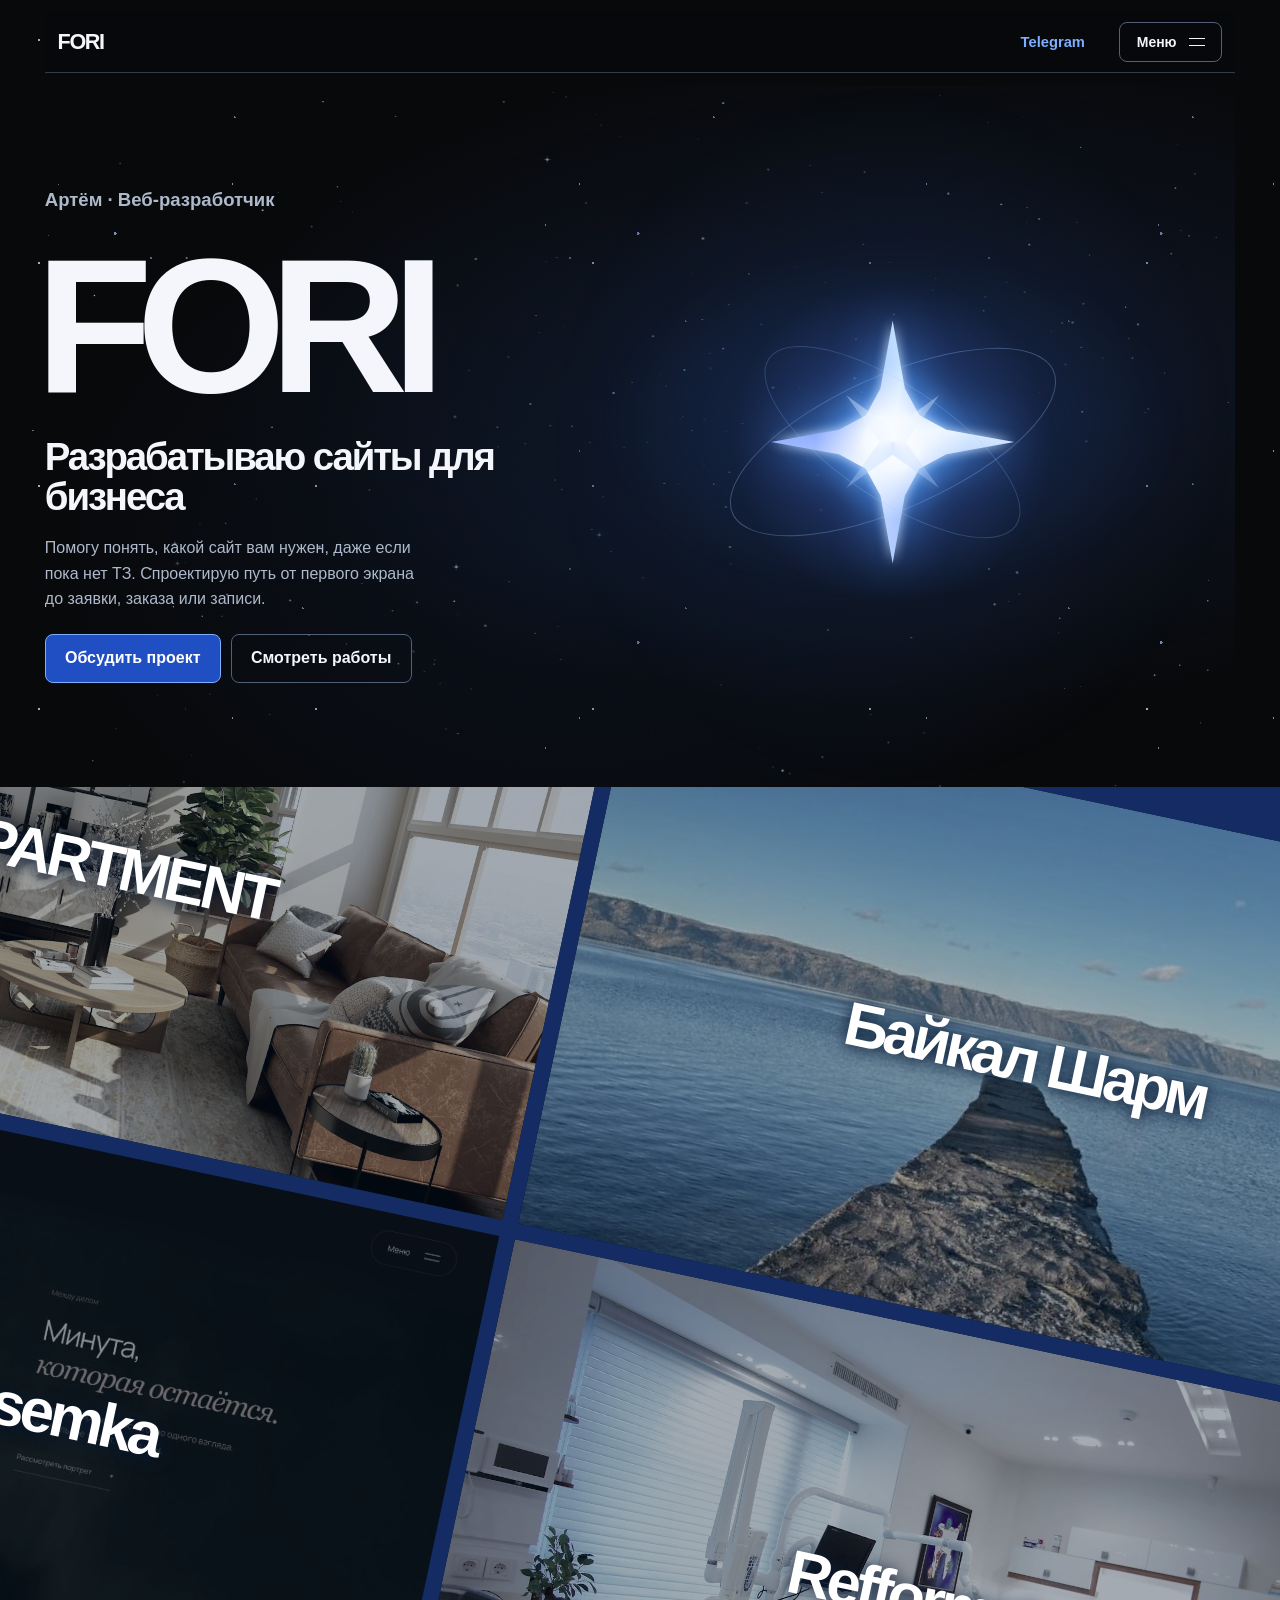
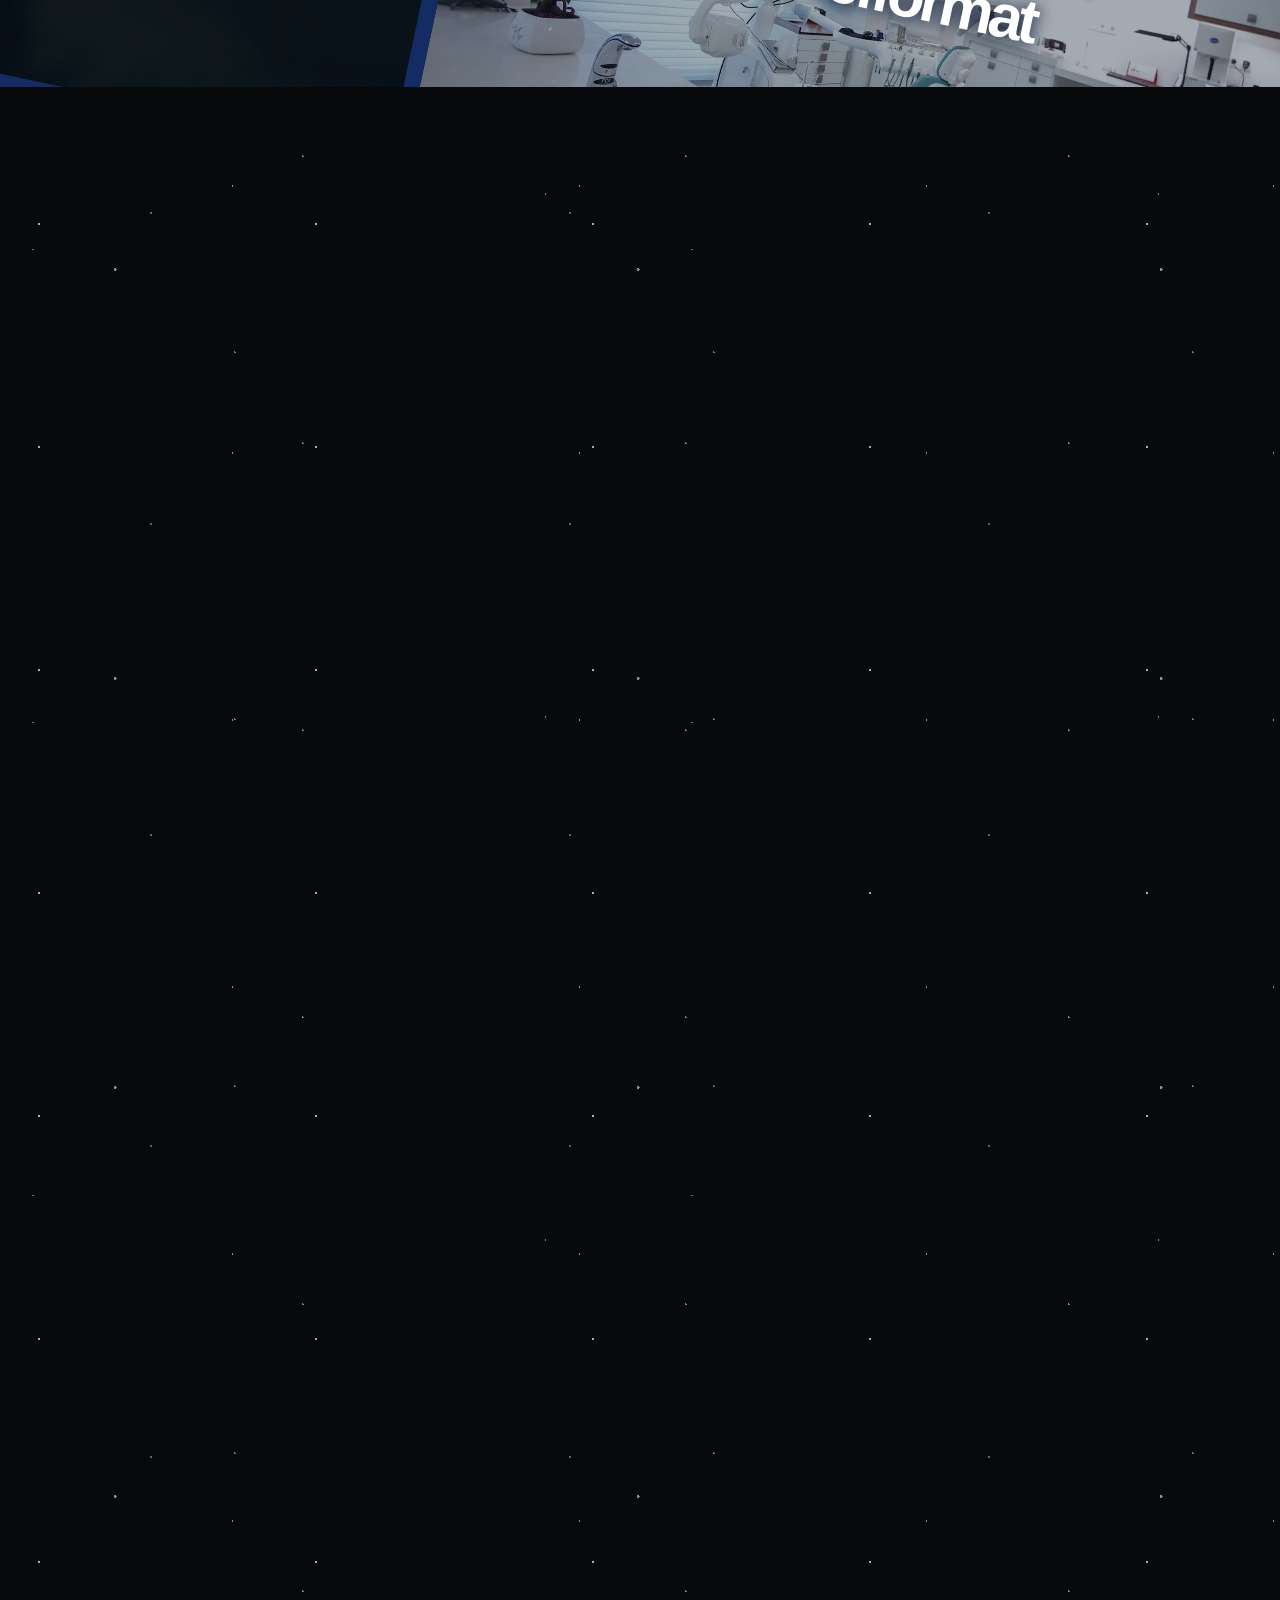
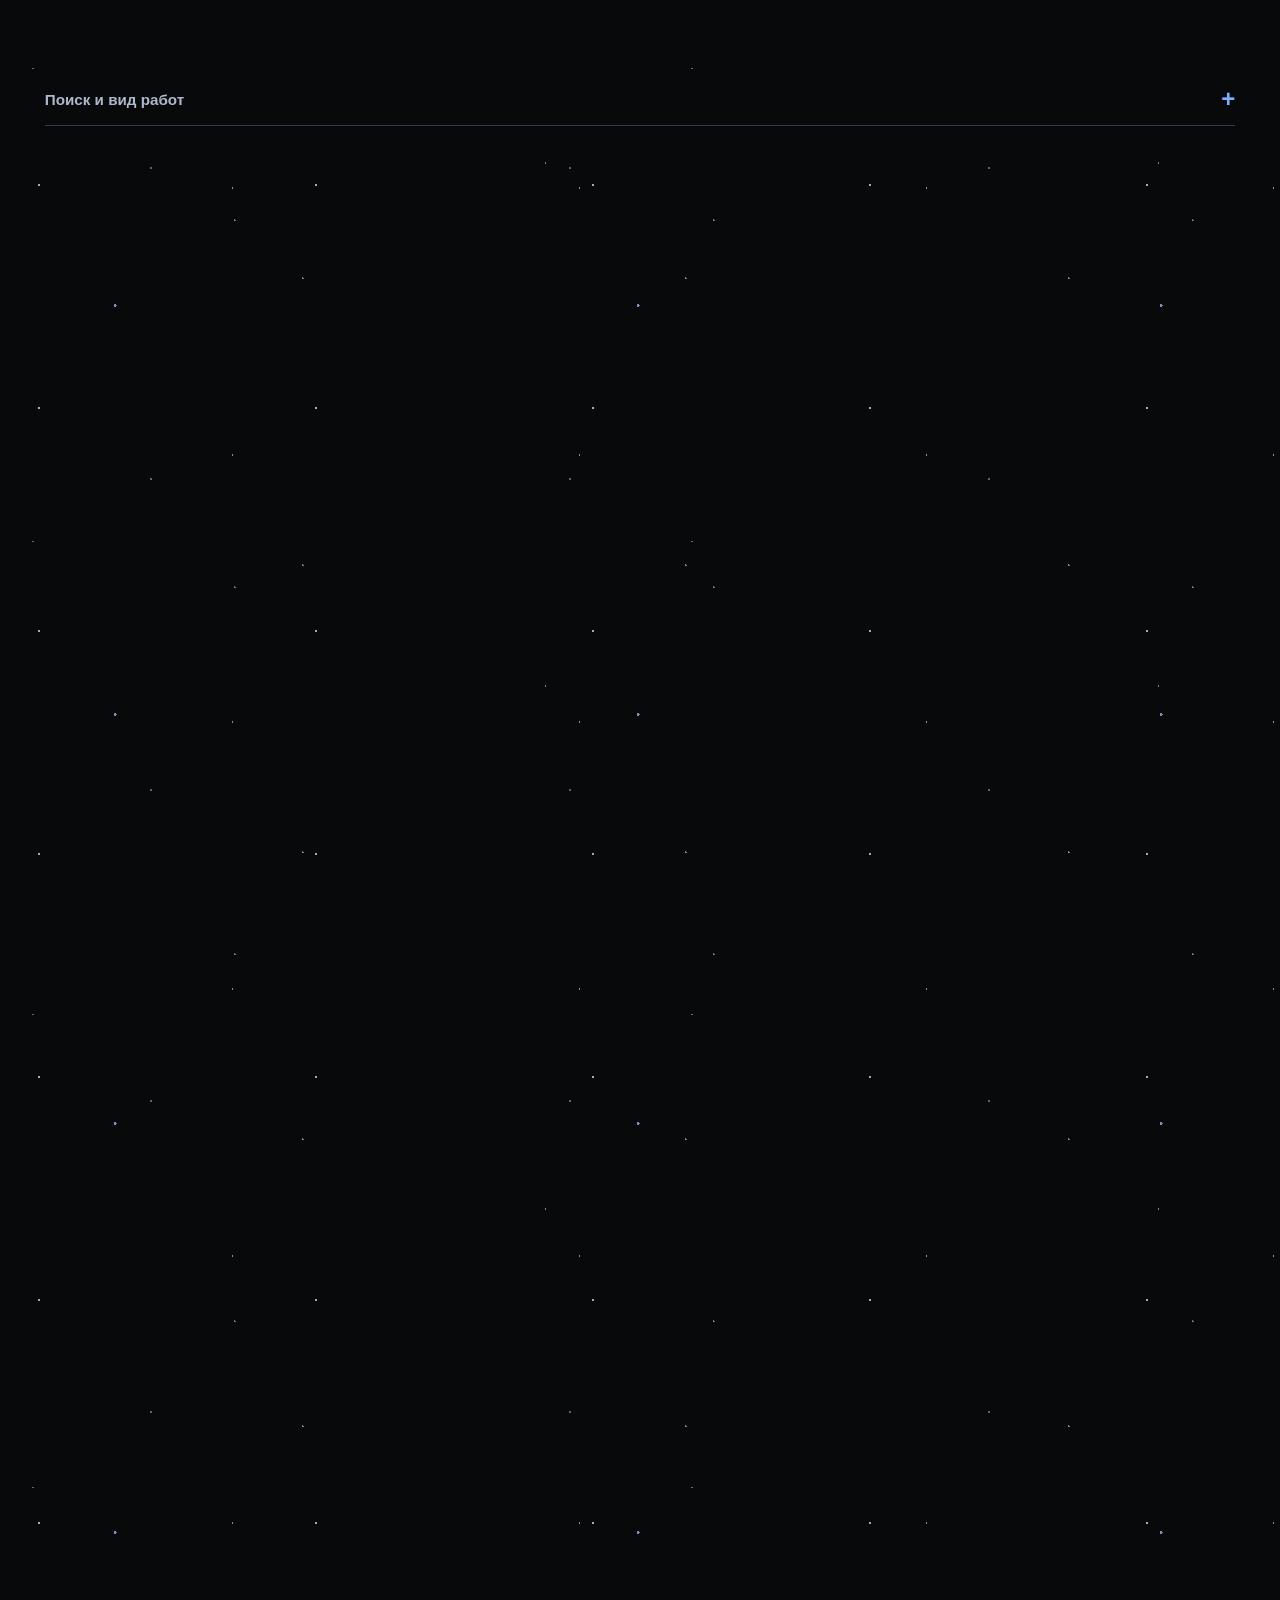
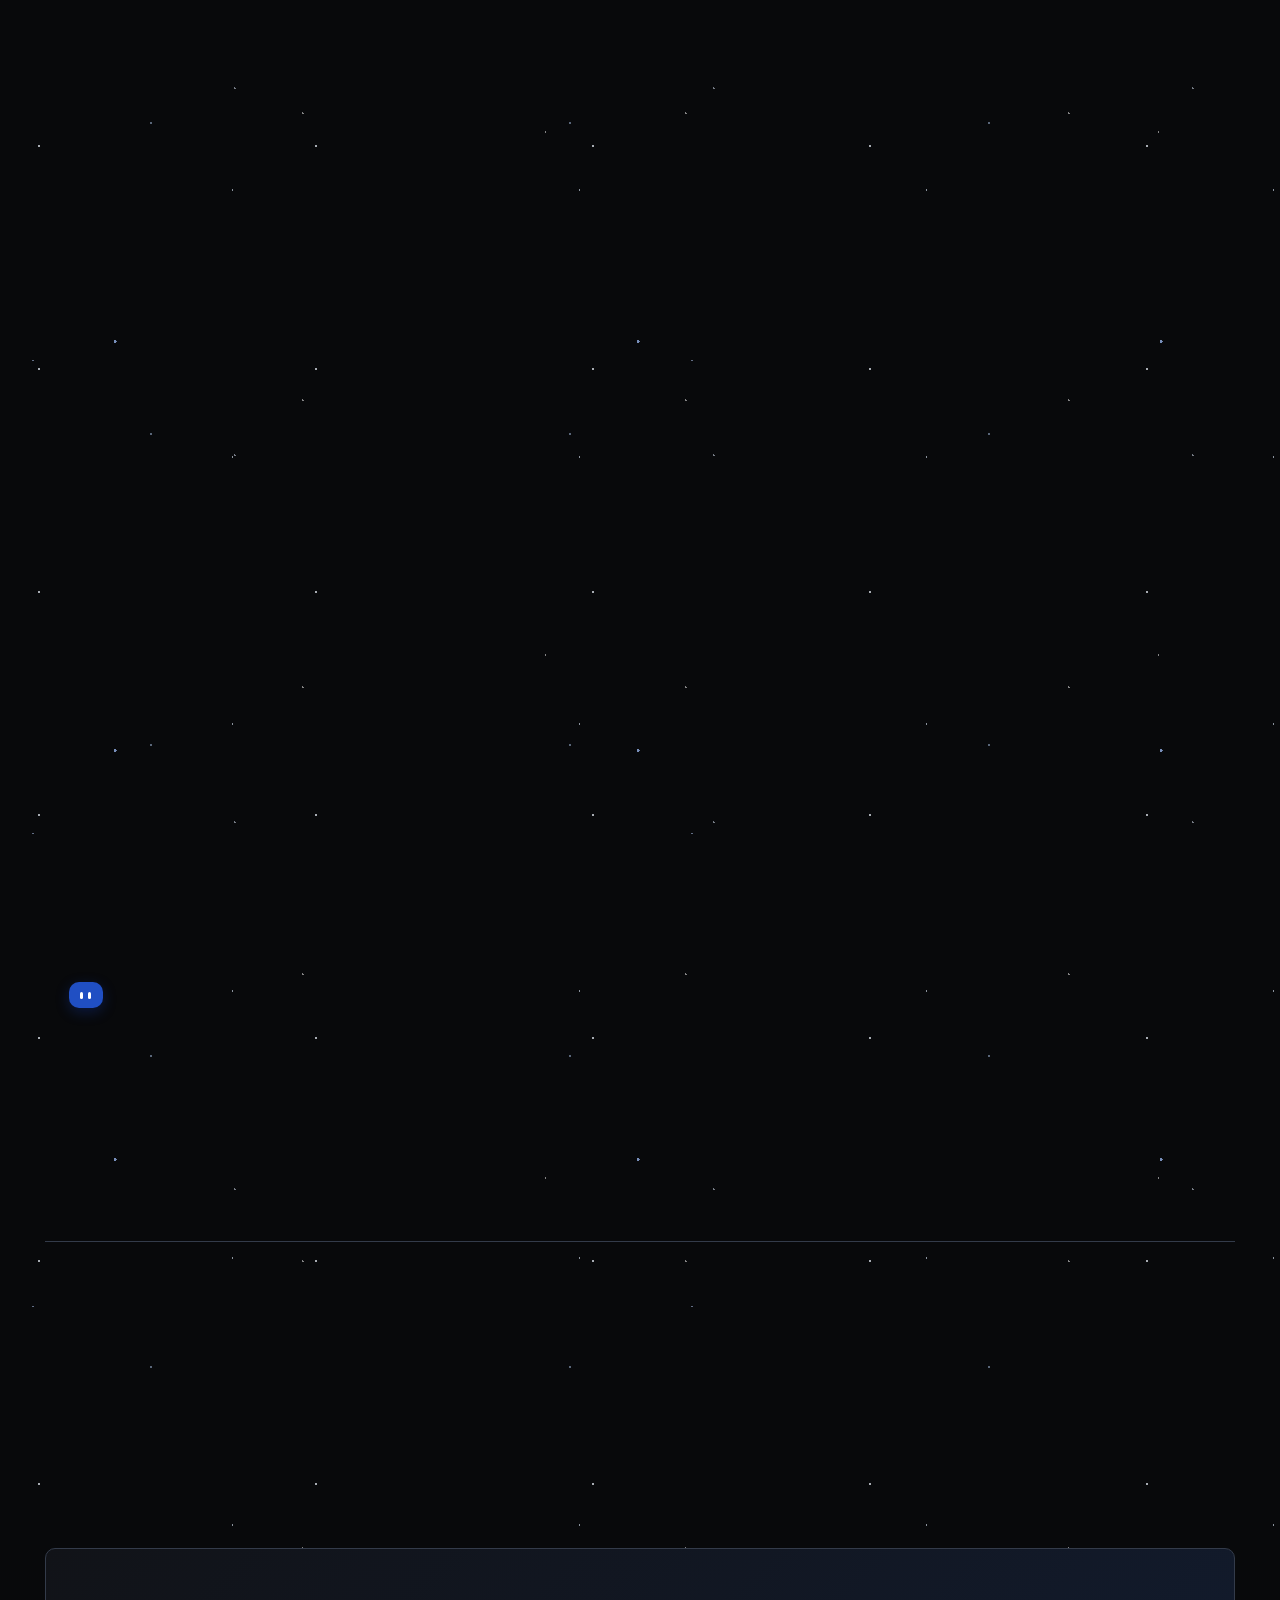
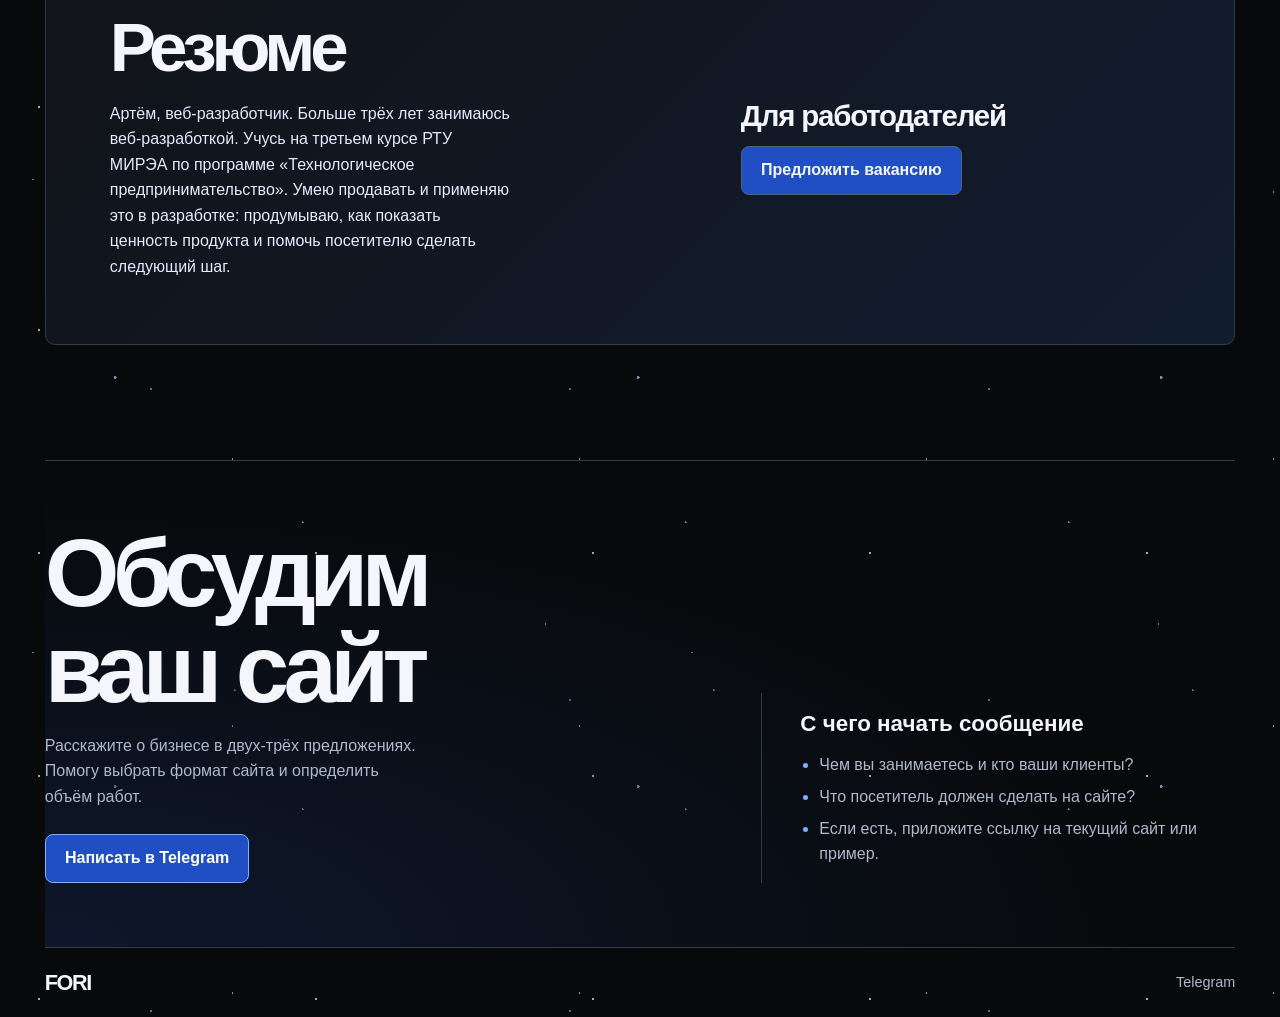
==== commit 38bebf49: "Show original Refformat project in portfolio" ====
--- a/index.html
+++ b/index.html
@@ -7,7 +7,7 @@
   <meta name="theme-color" content="#08090b">
   <title>FORI — Артём, разработка сайтов для бизнеса</title>
   <link rel="stylesheet" href="style.css?v=star-drift">
-  <script src="app.js?v=star-drift" defer></script>
+  <script src="app.js?v=refformat-original" defer></script>
 </head>
 <body id="top">
   <div class="site-intro" id="site-intro" hidden>
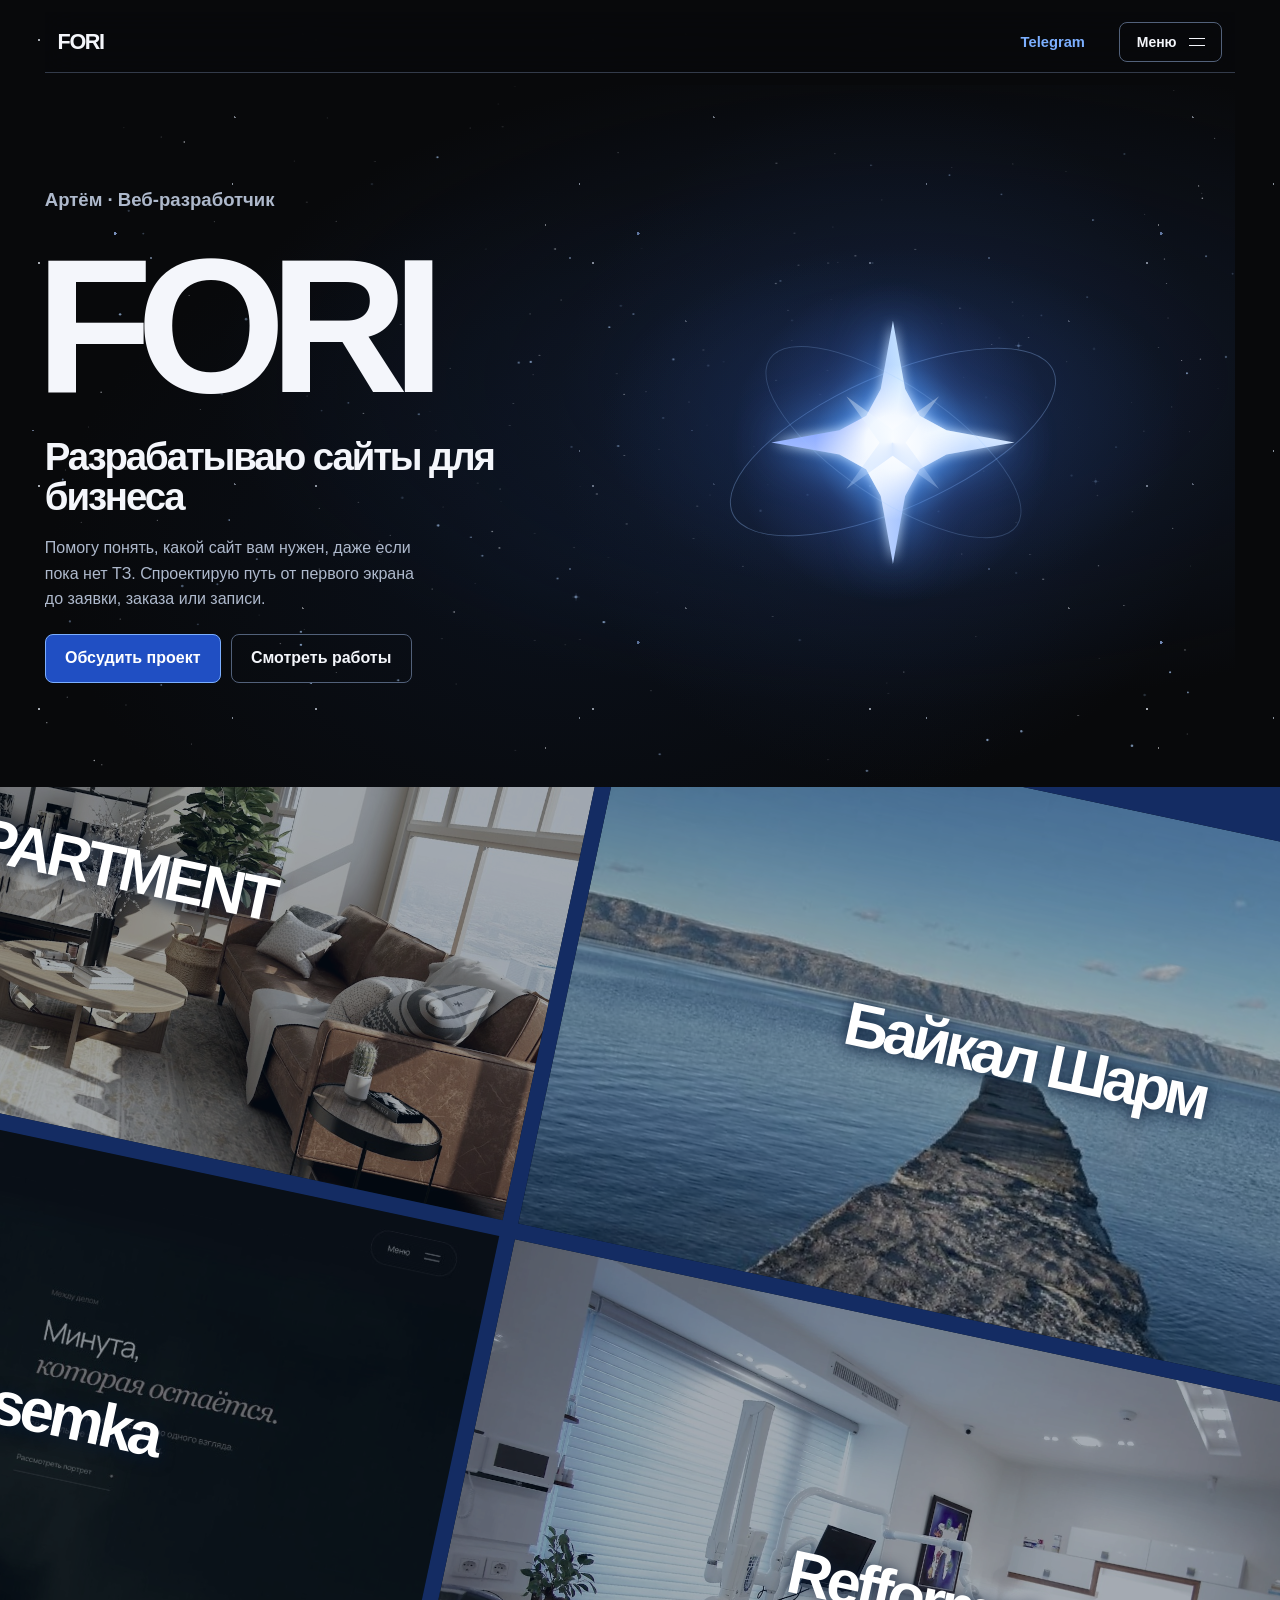
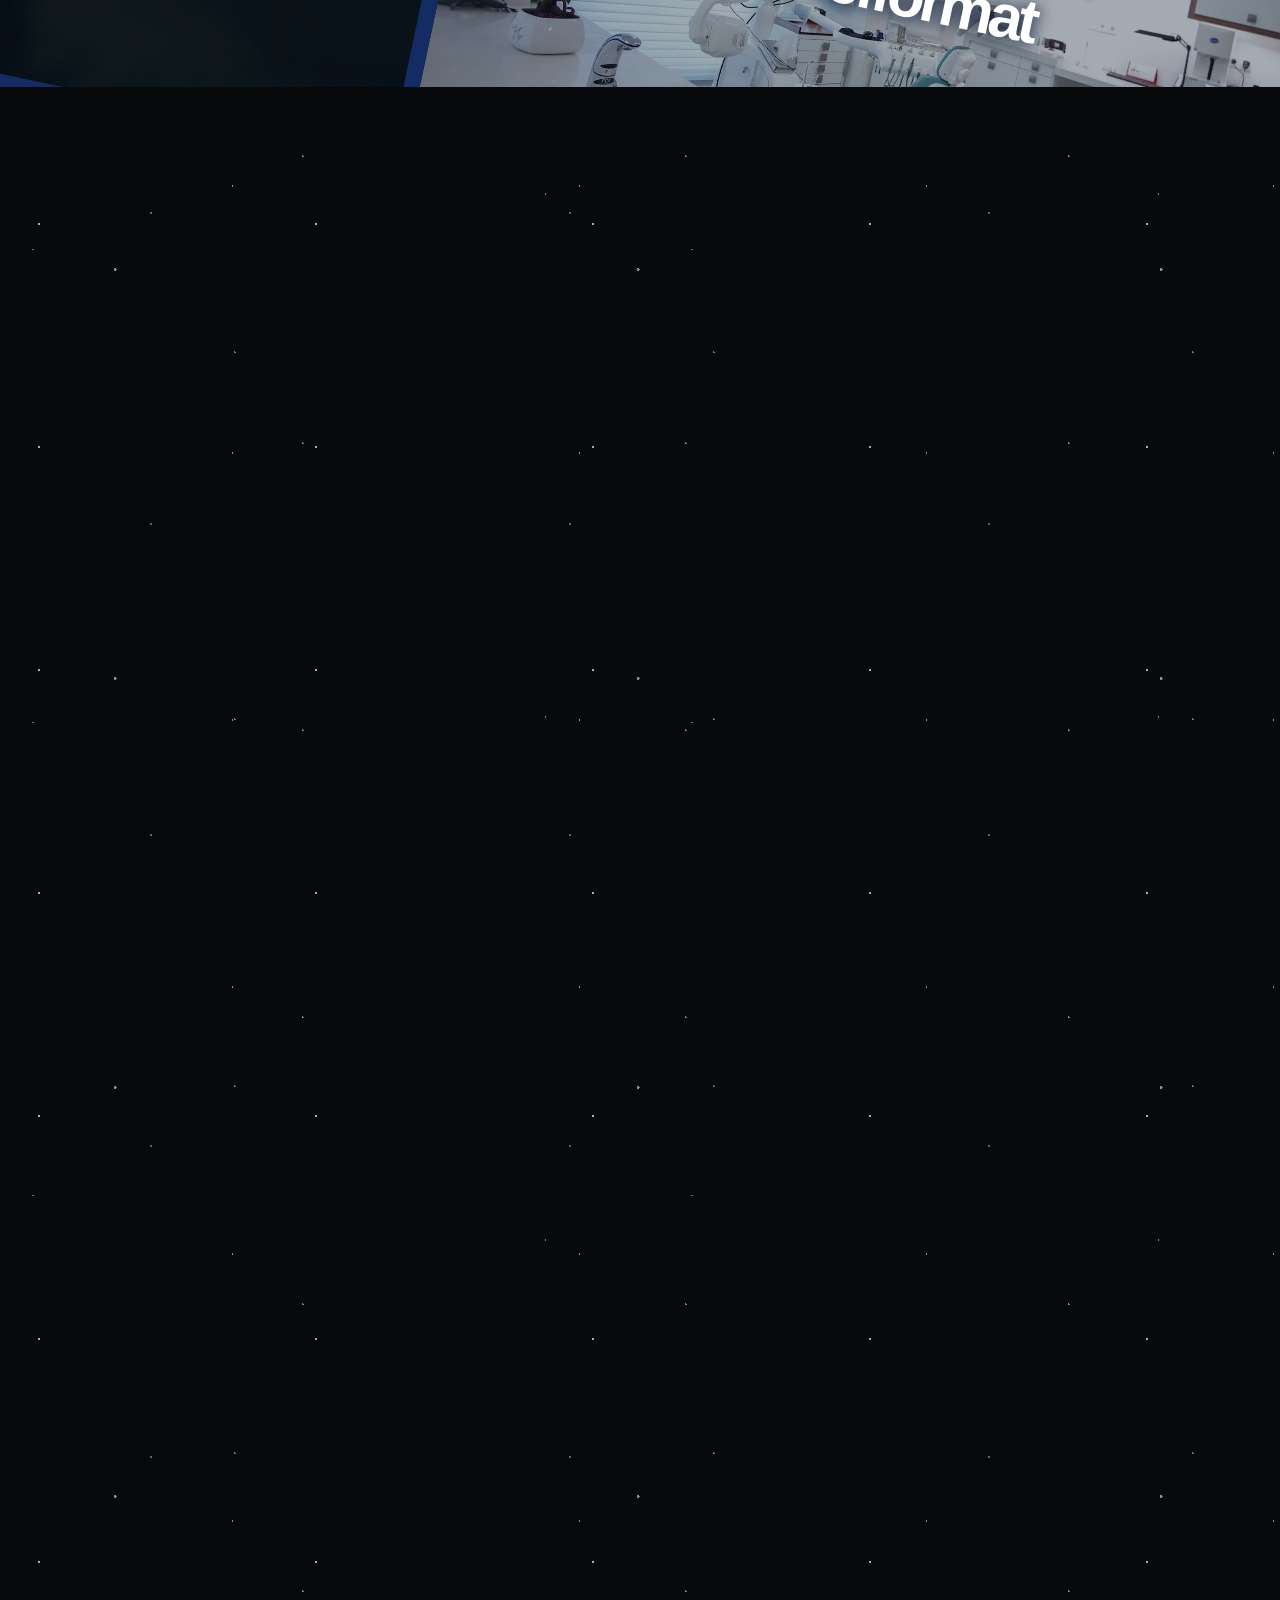
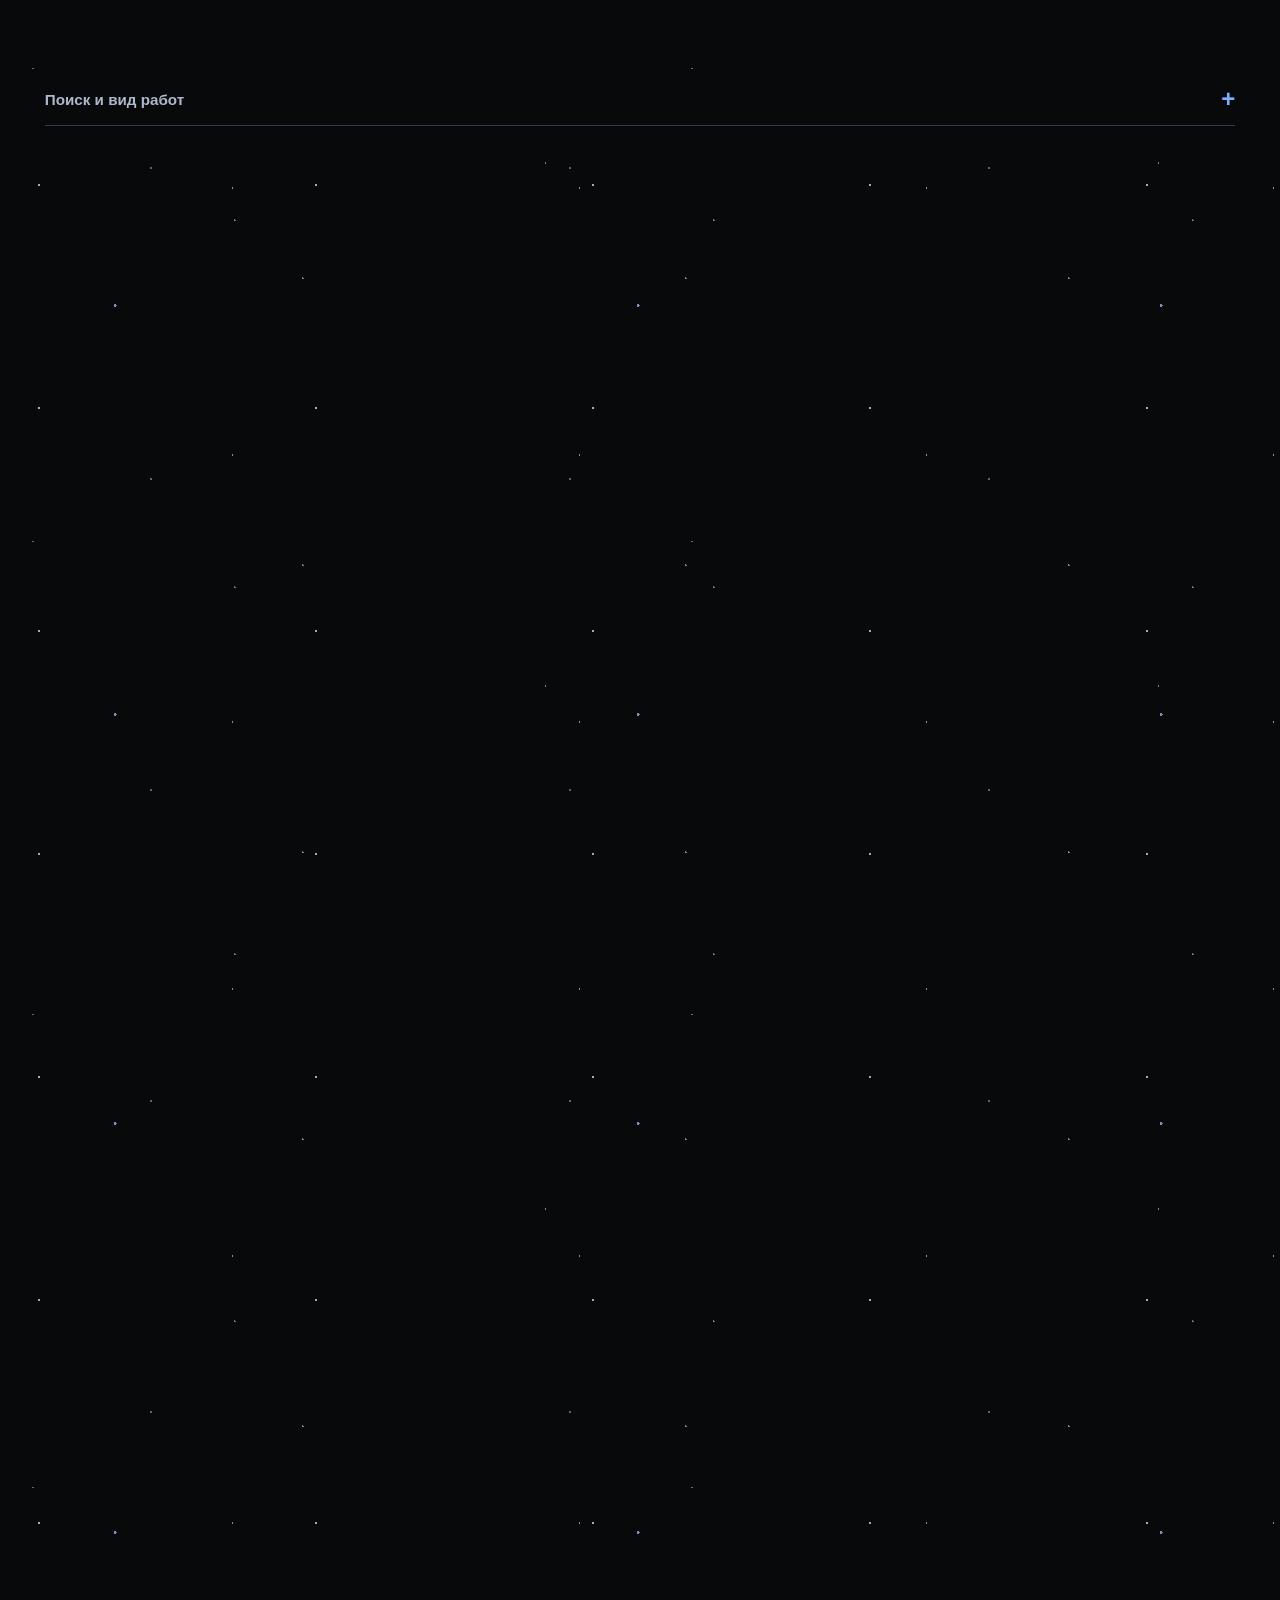
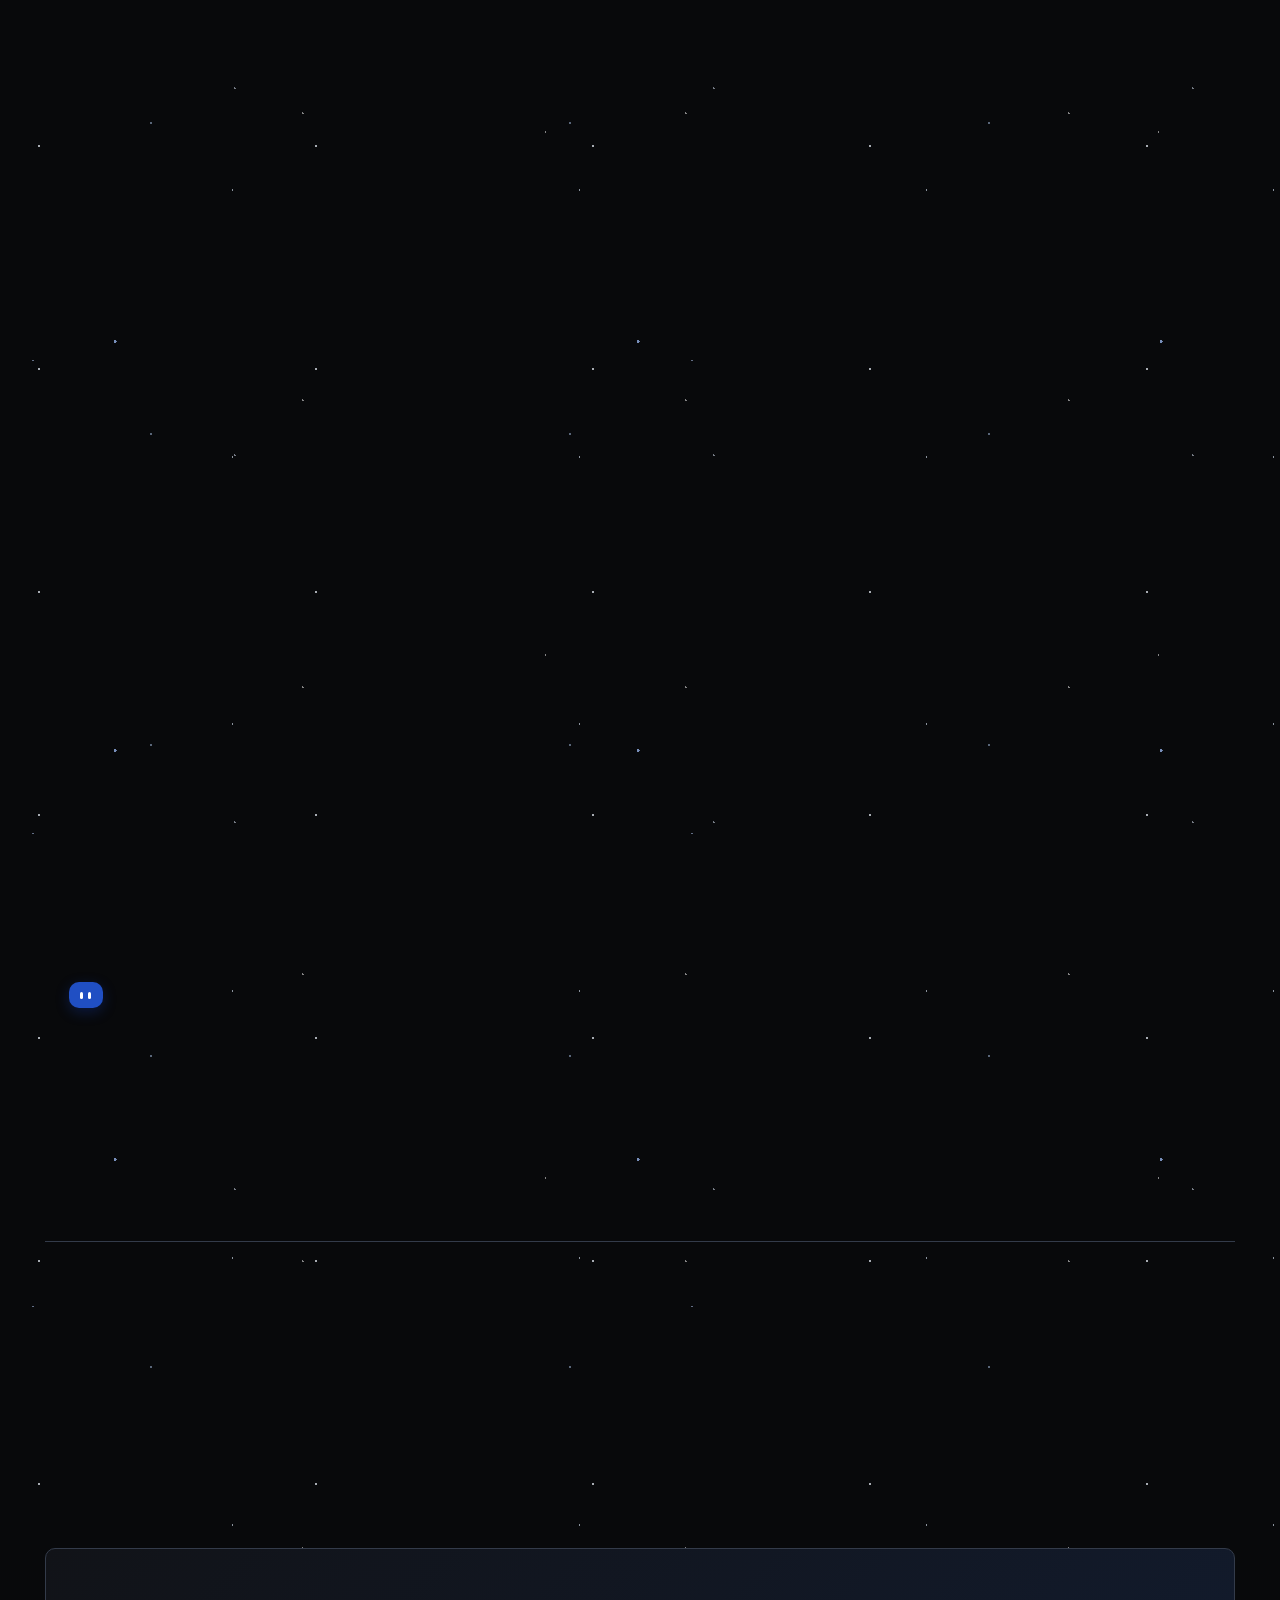
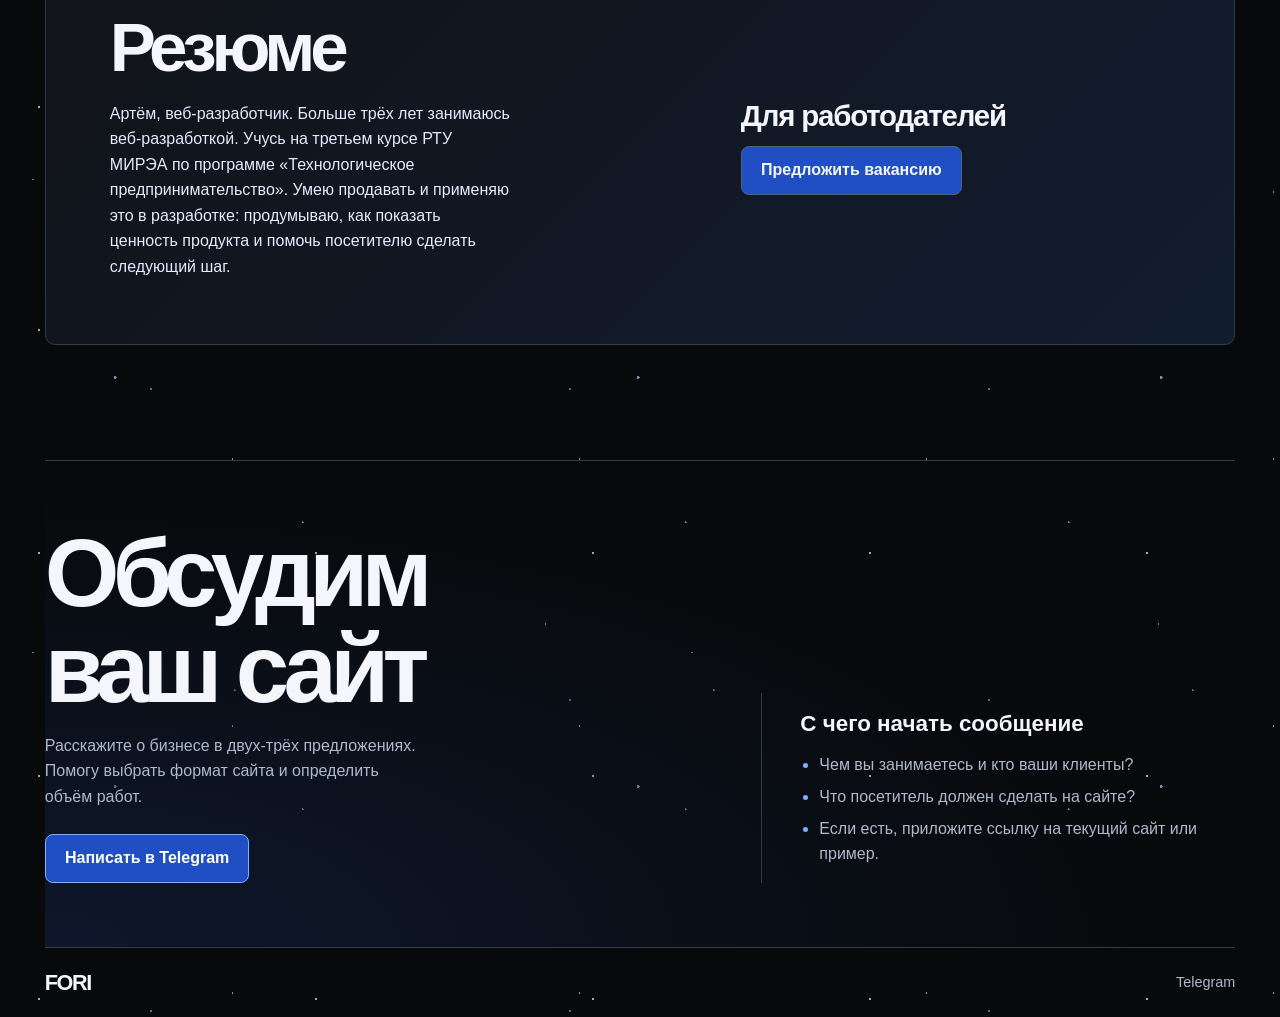
==== commit 9865a4c3: "Smooth and enrich the navigation menu" ====
--- a/index.html
+++ b/index.html
@@ -6,8 +6,8 @@
   <meta name="description" content="Артём FORI — веб-разработчик. Создаю лендинги, сайты компаний и каталоги с онлайн-записью. Посмотрите живые примеры и обсудите проект в Telegram.">
   <meta name="theme-color" content="#08090b">
   <title>FORI — Артём, разработка сайтов для бизнеса</title>
-  <link rel="stylesheet" href="style.css?v=star-drift">
-  <script src="app.js?v=refformat-original" defer></script>
+  <link rel="stylesheet" href="style.css?v=menu">
+  <script src="app.js?v=menu" defer></script>
 </head>
 <body id="top">
   <div class="site-intro" id="site-intro" hidden>
@@ -23,23 +23,38 @@
     <a class="brand" href="#top">FORI</a>
     <div class="masthead-actions">
       <a class="header-contact" href="https://t.me/FORI_FLL">Telegram</a>
-      <button class="portfolio-menu-toggle button outline small" type="button" aria-haspopup="dialog" aria-controls="portfolio-menu">Меню <span aria-hidden="true"></span></button>
+      <button class="portfolio-menu-toggle button outline small" type="button" aria-haspopup="dialog" aria-controls="portfolio-menu" aria-expanded="false">Меню <span aria-hidden="true"></span></button>
     </div>
   </header>
   <dialog id="portfolio-menu" aria-label="Навигация">
-    <div class="portfolio-shutters" aria-hidden="true"><i></i><i></i><i></i><i></i></div>
-    <div class="portfolio-menu-top">
-      <span class="brand">FORI</span>
-      <form method="dialog"><button class="button outline" autofocus>Закрыть меню</button></form>
-    </div>
-    <nav id="site-nav" aria-label="Основная навигация">
-      <a href="#work">Работы</a>
-      <a href="#services">Услуги</a>
-      <a href="#process">Как работаю</a>
-      <a href="#about">Резюме</a>
-    </nav>
-    <a class="button portfolio-menu-contact" href="https://t.me/FORI_FLL">Написать в Telegram</a>
-    <div class="portfolio-menu-orbit" aria-hidden="true"></div>
+    <div class="portfolio-menu-panel">
+      <div class="portfolio-menu-top">
+        <div class="portfolio-menu-identity"><span class="brand">FORI</span><span>Артём · Веб-разработчик</span></div>
+        <button class="button outline" type="button" data-menu-close autofocus>Закрыть меню</button>
+      </div>
+      <div class="portfolio-menu-body">
+        <nav id="site-nav" aria-label="Основная навигация">
+          <a href="#work" aria-labelledby="menu-work" aria-describedby="menu-work-detail"><strong id="menu-work">Работы</strong><small id="menu-work-detail">Живые сайты и разборы проектов</small></a>
+          <a href="#services" aria-labelledby="menu-services" aria-describedby="menu-services-detail"><strong id="menu-services">Услуги</strong><small id="menu-services-detail">Лендинги, каталоги и онлайн-запись</small></a>
+          <a href="#process" aria-labelledby="menu-process" aria-describedby="menu-process-detail"><strong id="menu-process">Как работаю</strong><small id="menu-process-detail">От идеи до запуска сайта</small></a>
+          <a href="#about" aria-labelledby="menu-about" aria-describedby="menu-about-detail"><strong id="menu-about">Резюме</strong><small id="menu-about-detail">Опыт, образование и связь по вакансии</small></a>
+        </nav>
+        <div class="portfolio-menu-extra">
+          <div class="portfolio-menu-contact">
+            <h2>Обсудим ваш сайт</h2>
+            <p>Расскажите о задаче. Помогу выбрать формат, даже если пока нет ТЗ.</p>
+            <a class="button" href="https://t.me/FORI_FLL" data-draft="Артём, здравствуйте! Хочу обсудить сайт.">Написать в Telegram</a>
+          </div>
+          <div class="portfolio-menu-picks">
+            <h2>Быстрый доступ к кейсам</h2>
+            <div class="portfolio-menu-cards">
+              <button type="button" data-menu-case="refformat" aria-haspopup="dialog"><img src="assets/refformat.webp" alt="" width="960" height="600" loading="lazy"><span>Refformat</span></button>
+              <button type="button" data-menu-case="apartment" aria-haspopup="dialog"><img src="assets/apartment.jpg" alt="" width="960" height="600" loading="lazy"><span>APARTMENT</span></button>
+            </div>
+          </div>
+        </div>
+      </div>
+    </div>
   </dialog>
   <main>
     <section class="shell hero" aria-labelledby="intro">
--- a/style.css
+++ b/style.css
@@ -661,21 +661,94 @@
 .portfolio-menu-toggle { gap: 12px; }
 .portfolio-menu-toggle span { width: 16px; height: 8px; border-block: 1px solid currentColor; }
 #portfolio-menu {
-  position: fixed; inset: 0; margin: 0; width: 100%; height: 100dvh; max-width: none; max-height: none;
-  border: 0; border-radius: 0; padding: clamp(18px, 5vw, 76px); isolation: isolate; background: transparent; overflow: auto;
-}
-#portfolio-menu[open] { display: flex; flex-direction: column; gap: 28px; }
-#portfolio-menu::backdrop { background: #050608df; backdrop-filter: blur(8px); }
-.portfolio-menu-top { display: flex; justify-content: space-between; align-items: center; }
-.portfolio-menu-top .brand { color: var(--accent); font-size: 2rem; }
-.portfolio-shutters { position: fixed; inset: 0; display: flex; pointer-events: none; z-index: -2; }
-.portfolio-shutters i { flex: 1; background: linear-gradient(135deg, #0a0c10, #11182a); transform-origin: top; }
-.portfolio-shutters i:nth-child(even) { background: linear-gradient(180deg, #0a0c10, #0f1420); transform-origin: bottom; }
-#site-nav { display: grid; justify-items: start; gap: clamp(8px, 2vh, 20px); margin-block: auto; }
-#site-nav a { font-size: clamp(2.5rem, 7.6vw, 6rem); letter-spacing: -.075em; line-height: 1; font-weight: 770; color: var(--text); transition: transform .3s, color .3s; }
-#site-nav a:hover, #site-nav a[aria-current] { color: var(--accent); transform: translateX(8px); }
-.portfolio-menu-contact { align-self: flex-start; }
-.portfolio-menu-orbit { position: fixed; z-index: -1; width: 55vw; aspect-ratio: 1; right: -12vw; bottom: -30vw; border: 1px solid #184bd830; border-radius: 50%; box-shadow: 0 0 0 4vw #184bd80a, 0 0 0 9vw #184bd808; }
+  position: fixed;
+  inset: 0;
+  margin: 0;
+  width: 100%;
+  height: 100dvh;
+  max-width: none;
+  max-height: none;
+  border: 0;
+  border-radius: 0;
+  padding: clamp(18px, 4.8vw, 70px);
+  overflow: auto;
+  overscroll-behavior: contain;
+  background: var(--stars), radial-gradient(ellipse at 87% 82%, #172641, #090b10 68%);
+  background-size: var(--stars-size), 100% 100%;
+}
+#portfolio-menu[open] { display: grid; }
+#portfolio-menu::backdrop { background: transparent; }
+.portfolio-menu-panel {
+  width: min(100%, 1180px);
+  margin: auto;
+  display: grid;
+  gap: clamp(26px, 5vh, 62px);
+}
+.portfolio-menu-top, .portfolio-menu-identity {
+  display: flex;
+  align-items: center;
+  gap: 12px;
+}
+.portfolio-menu-top { justify-content: space-between; }
+.portfolio-menu-identity > span:last-child { color: var(--muted); font-size: .9rem; }
+.portfolio-menu-top .brand { color: var(--accent); font-size: clamp(1.6rem, 3vw, 2.6rem); }
+.portfolio-menu-top button { min-height: 44px; white-space: nowrap; }
+.portfolio-menu-body {
+  display: grid;
+  grid-template-columns: minmax(0, 1.26fr) minmax(0, 1fr);
+  gap: clamp(25px, 5vw, 84px);
+  align-items: start;
+}
+#site-nav { display: grid; gap: 0; }
+#site-nav a {
+  display: grid;
+  gap: 7px;
+  padding: clamp(10px, 2.2vh, 22px) 2px;
+  border-top: 1px solid var(--line);
+  color: var(--text);
+}
+#site-nav a:last-child { border-bottom: 1px solid var(--line); }
+#site-nav a strong {
+  font-size: clamp(1.78rem, 4.3vw, 4rem);
+  line-height: 1.08;
+  letter-spacing: -.055em;
+  transition: color .25s ease;
+}
+#site-nav a small { color: var(--muted); font-size: clamp(.8rem, 1.3vw, .96rem); }
+#site-nav a:is(:hover, :focus-visible, [aria-current]) strong { color: var(--accent); }
+.portfolio-menu-extra { display: grid; gap: clamp(18px, 3vw, 32px); min-width: 0; }
+.portfolio-menu-contact {
+  border: 1px solid var(--line);
+  border-left-color: #719cf2;
+  background: #111926;
+  padding: clamp(16px, 2.5vw, 30px);
+}
+.portfolio-menu-extra h2 { font-size: clamp(1.02rem, 2.25vw, 1.65rem); line-height: 1.2; letter-spacing: -.035em; }
+.portfolio-menu-contact p { color: var(--muted); margin-block: 8px 14px; font-size: .92rem; }
+.portfolio-menu-contact .button { min-height: 44px; font-size: .9rem; }
+.portfolio-menu-picks h2 { margin-bottom: 10px; }
+.portfolio-menu-cards { display: grid; grid-template-columns: repeat(2, minmax(0, 1fr)); gap: 10px; }
+.portfolio-menu-cards button {
+  display: grid;
+  width: 100%;
+  padding: 0;
+  overflow: hidden;
+  text-align: left;
+  background: #10151e;
+  border: 1px solid var(--line);
+  border-radius: 6px;
+  transition: border-color .25s ease;
+}
+.portfolio-menu-cards button:is(:hover, :focus-visible) { border-color: var(--accent); }
+.portfolio-menu-cards img { width: 100%; height: auto; aspect-ratio: 1.8; object-fit: cover; }
+.portfolio-menu-cards span { padding: 8px; font-size: clamp(.73rem, 1.35vw, .92rem); font-weight: 750; }
+@media (max-width: 660px) {
+  .portfolio-menu-panel { margin-block: 0; }
+  .portfolio-menu-body { grid-template-columns: 1fr; gap: 20px; }
+  .portfolio-menu-identity { align-items: flex-start; flex-direction: column; gap: 5px; }
+  .portfolio-menu-identity > span:last-child { font-size: .72rem; }
+  .portfolio-menu-top button { font-size: .86rem; padding-inline: 12px; }
+}
 
 .hero-help { max-width: 43ch; color: var(--muted); margin-top: 18px; }
 .hero-content { padding-block: clamp(26px, 4vw, 62px); }
@@ -706,19 +779,8 @@
 .process-mascot { position: absolute; z-index: 2; pointer-events: none; translate: -50% -100%; width: 34px; height: 26px; border-radius: 10px; background: var(--accent-solid); display: flex; align-items: center; justify-content: center; gap: 5px; box-shadow: 0 4px 14px #1648d644; transition: left .7s cubic-bezier(.25,.65,.35,1), top .7s cubic-bezier(.25,.65,.35,1); }
 .process-mascot i { width: 3px; height: 7px; background: white; border-radius: 3px; }
 @media (prefers-reduced-motion: no-preference) {
-  #portfolio-menu[open] .portfolio-shutters i { animation: portfolio-shutter .62s cubic-bezier(.6,.05,.22,1) both; }
-  #portfolio-menu[open] .portfolio-shutters i:nth-child(2) { animation-delay: .055s; }
-  #portfolio-menu[open] .portfolio-shutters i:nth-child(3) { animation-delay: .11s; }
-  #portfolio-menu[open] .portfolio-shutters i:nth-child(4) { animation-delay: .165s; }
-  #portfolio-menu[open] #site-nav a { animation: hero-rise .58s .15s both; }
-  #portfolio-menu[open] #site-nav a:nth-child(2) { animation-delay: .21s; }
-  #portfolio-menu[open] #site-nav a:nth-child(3) { animation-delay: .27s; }
-  #portfolio-menu[open] #site-nav a:nth-child(4) { animation-delay: .33s; }
-  .hero-orbit { animation: orbit-drift 12s ease-in-out infinite alternate; }
   .hero-enter .hero-help { animation: hero-rise .68s .50s both; }
 }
-@keyframes portfolio-shutter { from { scale: 1 0; } to { scale: 1 1; } }
-@keyframes orbit-drift { to { transform: rotate(-10deg) scale(1.065); } }
 @media (max-width: 720px) {
   .masthead { display: flex; }
   .hero-content { padding: 27px 21px 3px; }
